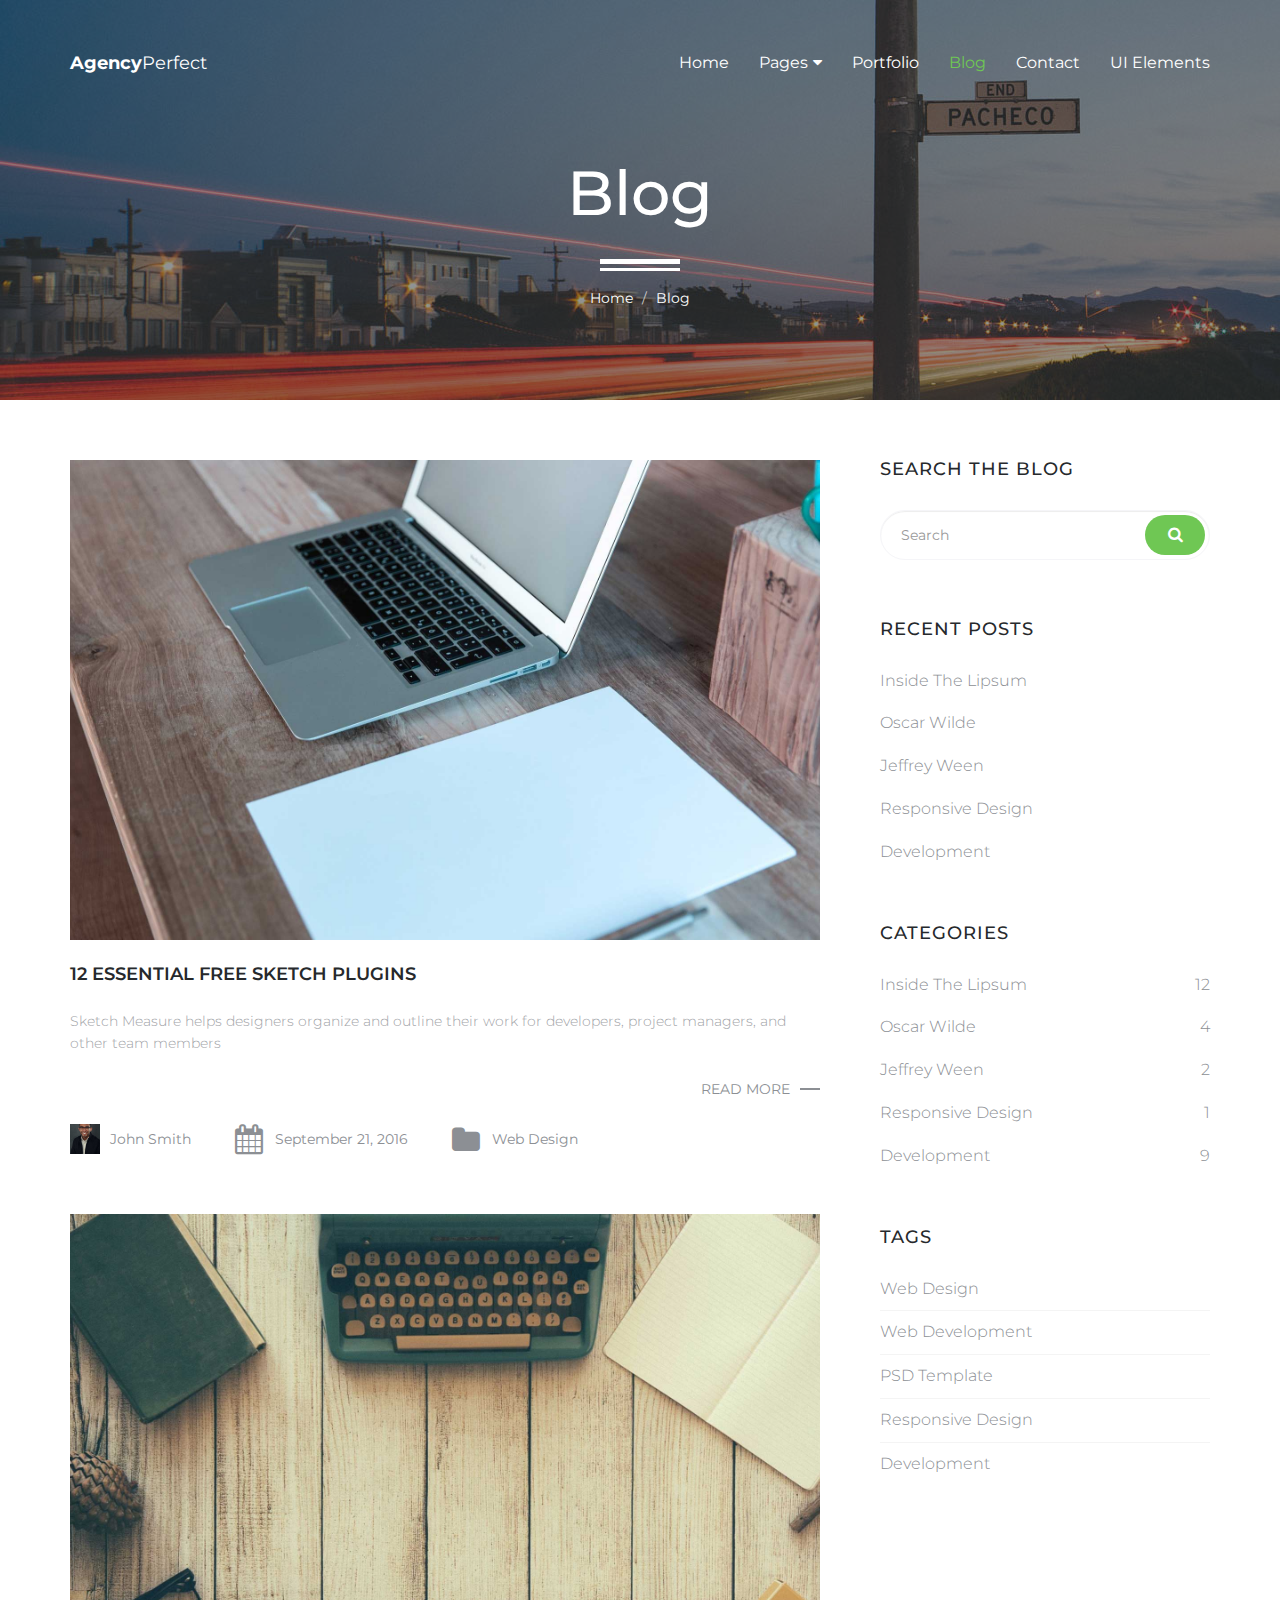
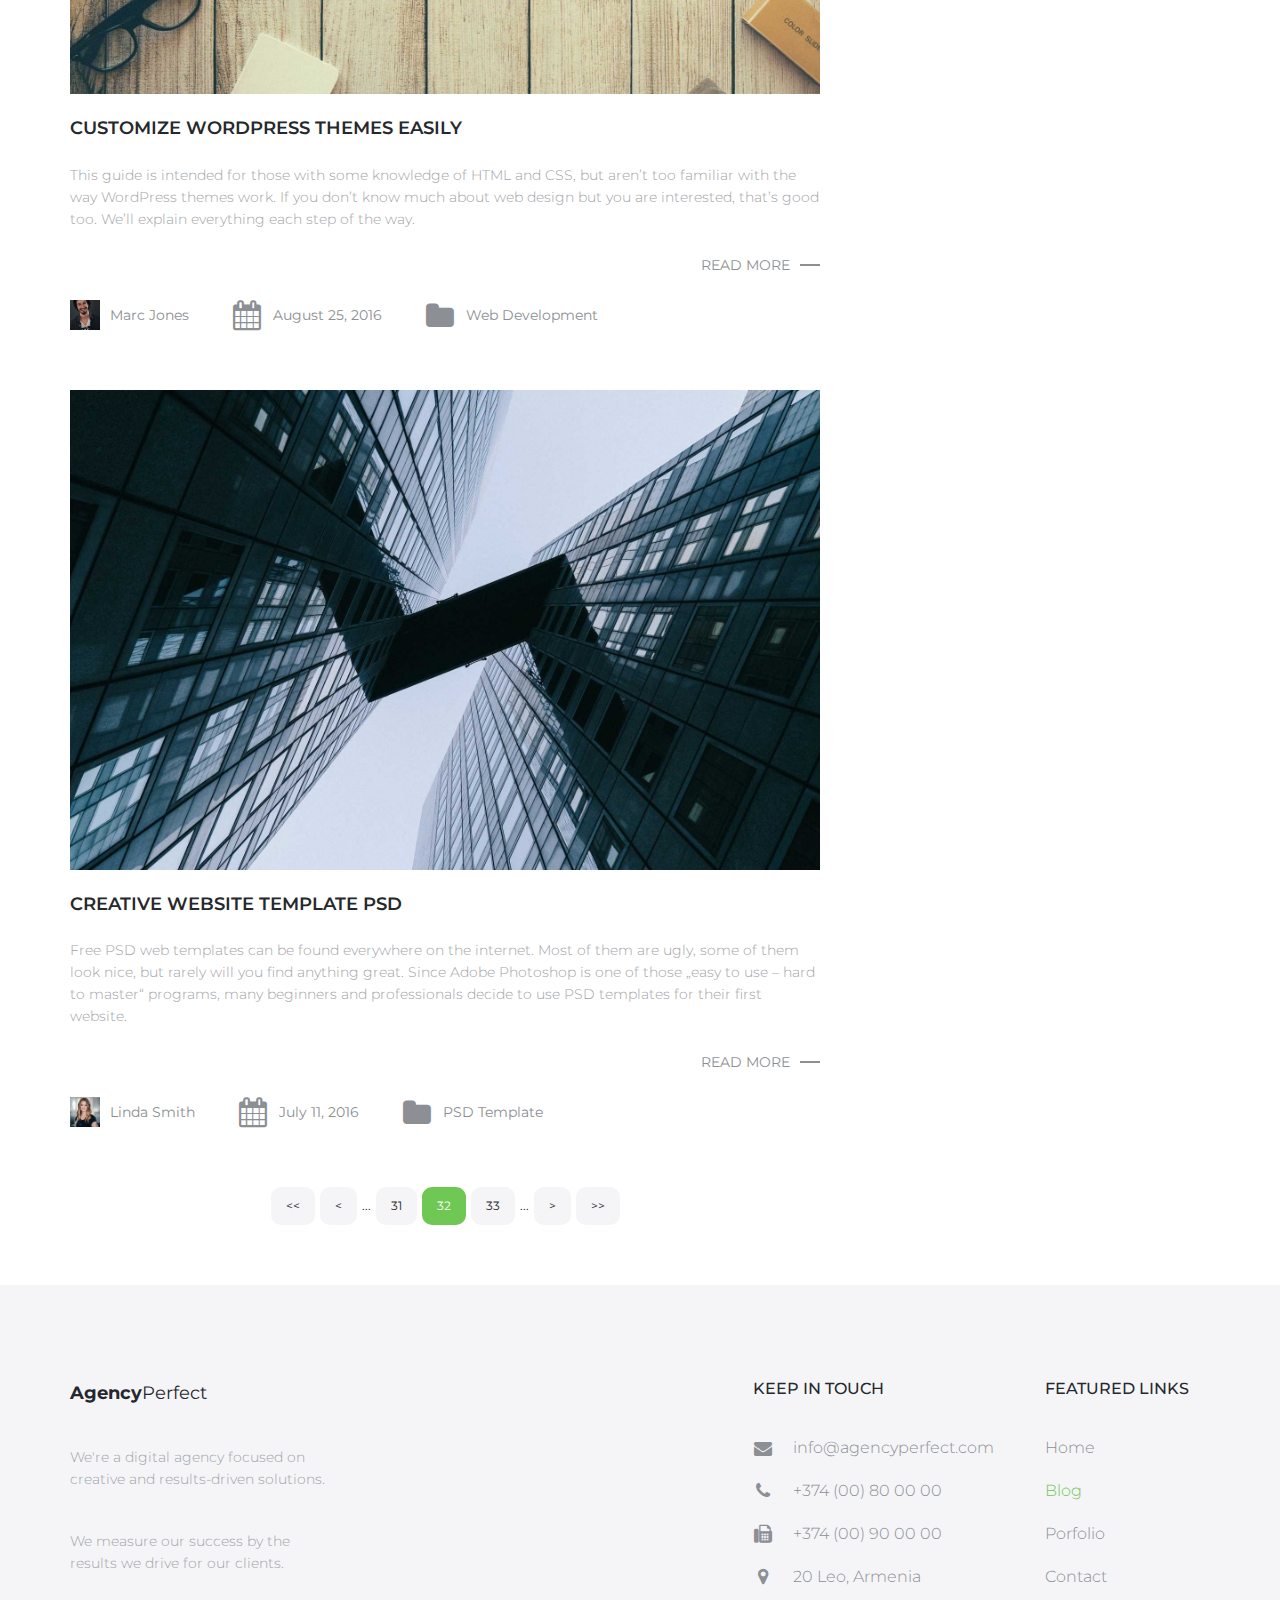
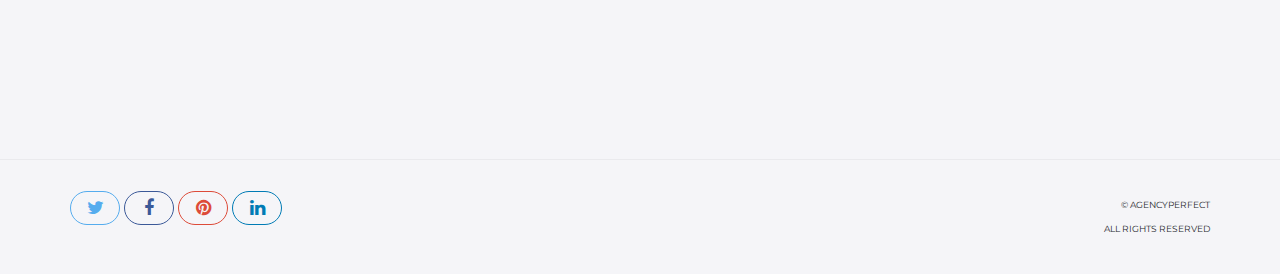
==== blog.html @ e399afc2 "added template from https://www.free-css.com/free-css-templates/page274/agency-perfect" ====
<!DOCTYPE html>
<html lang="en">
<head>

    <!-- Basic Page Needs
    ================================================== -->
    <meta http-equiv="Content-Type" content="text/html; charset=utf-8">
    <meta http-equiv="X-UA-Compatible" content="IE=edge">

    <title>Blog | Agency Perfect</title>

    <meta name="description" content="">
    <meta name="author" content="">
    <meta name="keywords" content="">

    <!-- Mobile Specific Metas
    ================================================== -->
    <meta name="viewport" content="width=device-width, minimum-scale=1.0, maximum-scale=1.0">
    <meta name="apple-mobile-web-app-capable" content="yes">

    <!-- Fonts -->
    <link href="https://fonts.googleapis.com/css?family=Montserrat:300,300i,400,600,700" rel="stylesheet">
    <link rel="stylesheet" href="http://cdnjs.cloudflare.com/ajax/libs/font-awesome/4.4.0/css/font-awesome.min.css">

    <!-- Favicon
    ================================================== -->
    <link rel="apple-touch-icon" sizes="180x180" href="assets/img/apple-touch-icon.png">
    <link rel="icon" type="image/png" sizes="16x16" href="assets/img/favicon.png">

    <!-- Stylesheets
    ================================================== -->
    <!-- Bootstrap core CSS -->
    <link href="assets/css/bootstrap.min.css" rel="stylesheet">

    <!-- Custom styles for this template -->
    <link href="assets/css/style.css" rel="stylesheet">
    <link href="assets/css/responsive.css" rel="stylesheet">

    <!-- HTML5 shim and Respond.js IE8 support of HTML5 elements and media queries -->
    <!--[if lt IE 9]>
    <script src="https://oss.maxcdn.com/libs/html5shiv/3.7.0/html5shiv.js"></script>
    <script src="https://oss.maxcdn.com/libs/respond.js/1.4.2/respond.min.js"></script>
    <![endif]-->

</head>
<body>

    <header id="masthead" class="site-header site-header-white">
        <nav id="primary-navigation" class="site-navigation">
            <div class="container">

                <div class="navbar-header">
                   
                    <a href="index.html" class="site-title"><span>Agency</span>Perfect</a>

                </div><!-- /.navbar-header -->

                <div class="collapse navbar-collapse" id="agency-navbar-collapse">

                    <ul class="nav navbar-nav navbar-right">

                        <li><a href="index.html">Home</a></li>
                        <li class="dropdown"><a href="#" class="dropdown-toggle" data-toggle="dropdown">Pages<i class="fa fa-caret-down hidden-xs" aria-hidden="true"></i></a>

                            <ul class="dropdown-menu" role="menu" aria-labelledby="menu1">
                              <li><a href="portfolio.html">Portfolio</a></li>
                              <li><a href="blog.html">Blog</a></li>
                            </ul>

                        </li>
                        <li><a href="portfolio.html">Portfolio</a></li>
                        <li class="active"><a href="blog.html">Blog</a></li>
                        <li><a href="contact.html">Contact</a></li>
                        <li><a href="ui-elements.html">UI Elements</a></li>
                    
                    </ul>

                </div>

            </div>   
        </nav><!-- /.site-navigation -->
    </header><!-- /#mastheaed -->

    <div id="hero" class="hero overlay subpage-hero blog-hero">
        <div class="hero-content">
            <div class="hero-text">
                <h1>Blog</h1>
                <ol class="breadcrumb">
                  <li class="breadcrumb-item"><a href="#">Home</a></li>
                  <li class="breadcrumb-item active">Blog</li>
                </ol>
            </div><!-- /.hero-text -->
        </div><!-- /.hero-content -->
    </div><!-- /.hero -->

    <main id="main" class="site-main">

        <section class="site-section subpage-site-section section-blog">
            <div class="container">
                <div class="row">
                    <div class="col-md-8">
                        <article class="blog-post">
                            <a href="blog-post.html">
                                <img src="assets/img/portfolio-1.jpg" class="img-res" alt="">
                            </a>
                            <div class="post-content">
                                <h3 class="post-title"><a href="blog-post.html">12 Essential Free Sketch Plugins</a></h3>
                                <p>Sketch Measure helps designers organize and outline their work for developers, project managers, and other team members</p>
                                <div class="text-right">
                                    <a class="read-more" href="blog-post.html">Read more</a>
                                </div>
                                <div class="post-meta">
                                    <span class="post-author">
                                        <a href="#"><img class="img-res" src="assets/img/author.jpg" alt="">John Smith</a>
                                    </span>
                                    <span class="post-date">
                                        <a href=""><i class="fa fa-calendar" aria-hidden="true"></i>September 21, 2016</a>
                                        </span>
                                    <span class="post-category">
                                        <a href=""><i class="fa fa-folder" aria-hidden="true"></i>Web Design</a>
                                    </span>
                                </div><!-- /.post-meta -->
                            </div><!-- /.post-content -->
                        </article><!-- /.blog-post -->
                        <article class="blog-post">
                            <a href="blog-post.html">
                                <img src="assets/img/portfolio-2.jpg" class="img-res" alt="">
                            </a>
                            <div class="post-content">
                                <h3 class="post-title"><a href="blog-post.html">Customize WordPress Themes Easily</a></h3>
                                <p>This guide is intended for those with some knowledge of HTML and CSS, but aren’t too familiar with the way WordPress themes work. If you don’t know much about web design but you are interested, that’s good too. We’ll explain everything each step of the way.</p>
                                <div class="text-right">
                                    <a class="read-more" href="blog-post.html">Read more</a>
                                </div>
                                <div class="post-meta">
                                    <span class="post-author">
                                        <a href="#"><img class="img-res" src="assets/img/author-3.jpg" alt="">Marc Jones</a>
                                    </span>
                                    <span class="post-date">
                                        <a href=""><i class="fa fa-calendar" aria-hidden="true"></i>August 25, 2016</a>
                                        </span>
                                    <span class="post-category">
                                        <a href=""><i class="fa fa-folder" aria-hidden="true"></i>Web Development</a>
                                    </span>
                                </div><!-- /.post-meta -->
                            </div><!-- /.post-content -->
                        </article><!-- /.blog-post -->
                        <article class="blog-post">
                            <a href="blog-post.html">
                                <img src="assets/img/portfolio-3.jpg" class="img-res" alt="">
                            </a>
                            <div class="post-content">
                                <h3 class="post-title"><a href="blog-post.html">Creative Website Template PSD</a></h3>
                                <p>Free PSD web templates can be found everywhere on the internet. Most of them are ugly, some of them look nice, but rarely will you find anything great. Since Adobe Photoshop is one of those „easy to use – hard to master“ programs, many beginners and professionals decide to use PSD templates for their first website.</p>
                                <div class="text-right">
                                    <a class="read-more" href="blog-post.html">Read more</a>
                                </div>
                                <div class="post-meta">
                                    <span class="post-author">
                                        <a href="#"><img class="img-res" src="assets/img/author-2.jpg" alt="">Linda Smith</a>
                                    </span>
                                    <span class="post-date">
                                        <a href=""><i class="fa fa-calendar" aria-hidden="true"></i>July 11, 2016</a>
                                        </span>
                                    <span class="post-category">
                                        <a href=""><i class="fa fa-folder" aria-hidden="true"></i>PSD Template</a>
                                    </span>
                                </div><!-- /.post-meta -->
                            </div><!-- /.post-content -->
                        </article><!-- /.blog-post -->

                        <div class="ui-pagination mt-50">
                            <div class="row">
                                <div class="col-md-12 text-center">
                                    <ul class="pagination">
                                        <li><a href="#">&lt;&lt;</a></li>
                                        <li><a href="#">&lt;</a></li>
                                        <li class="more"><a href="#">...</a></li>
                                        <li><a href="#">31</a></li>
                                        <li class="active"><a href="#">32</a></li>
                                        <li><a href="#">33</a></li>
                                        <li class="more"><a href="#">...</a></li>
                                        <li><a href="#">&gt;</a></li>
                                        <li><a href="#">&gt;&gt;</a></li>
                                    </ul><!-- /.pagination -->               
                                </div>
                            </div>
                        </div><!-- /.ui-pagination -->
                    </div>
                    <aside class="col-md-4">
                        <div class="sidebar">
                            <div class="widget search-form">
                                <h4 class="widget-title">Search the blog</h4>
                                <form class="form-group">
                                    <input type="text" class="form-control" placeholder="Search" required>
                                    <button class="btn btn-green" type="button"><i class="fa fa-search" aria-hidden="true"></i></button>
                                </form>
                            </div><!-- /.search-form -->
                            <div class="widget widget-recent-posts">
                                <h4 class="widget-title">Recent posts</h4>
                                <ul class="list-unstyled">
                                    <li><a href="#">Inside The Lipsum</a></li>
                                    <li><a href="#">Oscar Wilde</a></li>
                                    <li><a href="#">Jeffrey Ween</a></li>
                                    <li><a href="#">Responsive Design</a></li>
                                    <li><a href="#">Development</a></li>
                                </ul>
                            </div><!-- /.widget-recent-posts -->
                            <div class="widget widget-categories">
                                <h4 class="widget-title">Categories</h4>
                                <ul class="list-unstyled">
                                    <li><a href="#">Inside The Lipsum <span>12</span></a></li>
                                    <li><a href="#">Oscar Wilde<span>4</span></a></li>
                                    <li><a href="#">Jeffrey Ween<span>2</span></a></li>
                                    <li><a href="#">Responsive Design<span>1</span></a></li>
                                    <li><a href="#">Development<span>9</span></a></li>
                                </ul>
                            </div><!-- /.widget-categories -->
                            <div class="widget widget-tags">
                                <h4 class="widget-title">Tags</h4>
                                <ul class="list-unstyled">
                                    <li><a href="#">Web Design</a></li>
                                    <li><a href="#">Web Development</a></li>
                                    <li><a href="#">PSD Template</a></li>
                                    <li><a href="#">Responsive Design</a></li>
                                    <li><a href="#">Development</a></li>
                                </ul>
                            </div><!-- /.widget-tags -->
                        </div><!-- /.sidebar -->
                    </aside>
                </div>
            </div>
        </section><!-- /.section-portfolio -->

    </main><!-- /#main -->

    <footer id="colophon" class="site-footer">
        <div class="container">
            <div class="row">
                <div class="col-md-3 col-sm-4 col-xs-6">
                    <a class="site-title"><span>Agency</span>Perfect</a>
                    <p>We're a digital agency focused on creative and results-driven solutions.</p>
                    <p>We measure our success by the results we drive for our clients.</p>
                </div>
                <div class="col-lg-offset-4 col-md-3 col-sm-4 col-md-offset-2 col-sm-offset-0 col-xs-6 ">
                    <h3>Keep in touch</h3>
                    <ul class="list-unstyled contact-links">
                        <li><i class="fa fa-envelope" aria-hidden="true"></i><a href="mailto:info@agencyperfect.com">info@agencyperfect.com</a></li>
                        <li><i class="fa fa-phone" aria-hidden="true"></i><a href="tel:+37400800000">+374 (00) 80 00 00 </a></li>
                        <li><i class="fa fa-fax" aria-hidden="true"></i><a href="+37400900000">+374 (00) 90 00 00</a></li>
                        <li><i class="fa fa-map-marker" aria-hidden="true"></i><p>20 Leo, Armenia</p></li>
                    </ul>
                </div>
                <div class="clearfix visible-xs"></div>
                <div class="col-lg-2 col-md-3 col-sm-4 col-xs-6">
                    <h3>Featured links</h3>
                    <ul class="list-unstyled">
                        <li><a href="index.html">Home</a></li>
                        <li class="active"><a href="blog.html">Blog</a></li>
                        <li><a href="portfolio.html">Porfolio</a></li>
                        <li><a href="contact.html">Contact</a></li>
                    </ul>
                </div>
            </div>
        </div>
        <div class="copyright">
            <div class="container">
                <div class="row">
                    <div class="col-xs-8">
                        <div class="social-links">
                            <a class="twitter-bg" href="#"><i class="fa fa-twitter"></i></a>
                            <a class="facebook-bg" href="#"><i class="fa fa-facebook"></i></a>
                            <a class="pinterest" href="#"><i class="fa fa-pinterest"></i></a>
                            <a class="linkedin-bg" href="#"><i class="fa fa-linkedin"></i></a>
                        </div><!-- /.social-links -->
                    </div>
                    <div class="col-xs-4">
                        <div class="text-right">
                            <p>&copy; AgencyPerfect</p>
                            <p>All Rights Reserved</p>
                        </div>
                    </div>
                </div>
            </div>
        </div><!-- /.copyright -->
    </footer><!-- /#footer -->



    <!-- Bootstrap core JavaScript
    ================================================== -->
    <!-- Placed at the end of the document so the pages load faster -->
    <script src="https://ajax.googleapis.com/ajax/libs/jquery/3.1.1/jquery.min.js"></script>
    <script src="assets/js/bootstrap.min.js"></script>
    <script src="assets/js/bootstrap-select.min.js"></script>
    <script src="assets/js/jquery.slicknav.min.js"></script>
    <script src="assets/js/jquery.countTo.min.js"></script>
    <script src="assets/js/jquery.shuffle.min.js"></script>
    <script src="assets/js/script.js"></script>
  
</body>
</html>
---- assets/css/style.css ----
/*
 * Theme Name: 
 * Theme URI: 
 * Author: Milan Savov, Nikola Kostov
 * Author URI/Mail: milan.savov@gmail.com, nikolakostov1991@gmail.com
 * Version: 1.0
 * */

 /* TABLE OF CONTENT 
*
* - CUSTOM RESETS
    - Buttons
    - Forms
* - LAYOUT
* - HEADER 
    - Site Logo
    - Navigation
* - HERO (BANNER)
* - HOMEPAGE SECTIONS
    - Features 
    - Services
    - Map Feature 
    - Portfolio
    - Newsletter 
* - FOOTER
* - PAGES
    - PORTFOLIO
    - PORTFOLIO ITEM
    - BLOG
    - BLOG POST
    - CONTACT
*
*/


/* CUSTOM RESETS
================================================== */
a {
    transition: all 0.25s ease-in-out;
    -moz-transition: all 0.25s ease-in-out;
    -webkit-transition: all 0.25s ease-in-out;
    -o-transition: all 0.25s ease-in-out;
    -ms-transition: all 0.25s ease-in-out;
    cursor: pointer;
    color: #9fa3a7;
}

a:focus,
a:hover {
    color: #6fc754;
    outline: 0 none;
    text-decoration: none;
}

p {
    margin-bottom: 0;
    font-size: 14px;
    font-weight: 300;
    color: #9fa3a7;
    line-height: 22px;
}

h1 {
    font-size: 62px;
}

h2 {
    font-size: 42px;
}

h1,h2,h3,h4,h5 {
    color: #26292c;
}

p + p {
    margin-top: 40px;
}

/* Buttons */
.btn {
    line-height: 50px;
    min-width: 200px;
    font-size: 16px;
    font-weight: 300;
    border: 0;
    border-radius: 50px;
    color: #26272d;
    background-color: #fff;
    padding: 0;
    transition: color 0.25s ease-in-out, background-color 0.25s ease-in-out;
    -moz-transition: color 0.25s ease-in-out, background-color 0.25s ease-in-out;
    -webkit-transition: color 0.25s ease-in-out, background-color 0.25s ease-in-out;
    -o-transition: color 0.25s ease-in-out, background-color 0.25s ease-in-out;
    -ms-transition: color 0.25s ease-in-out, background-color 0.25s ease-in-out;
}

.btn-border {
    border: 1px solid #26272d;
}

.btn-fill {
    background-color: #267df4;
    color: #fff;
}

.btn-gray {
    background-color: #f5f5f8;
    color: #26272d;
}

.btn-green {
    background-color: #6fc754;
    color: #fff;  
}

.btn:hover,
button.btn:hover,
.btn:focus,
button.btn:focus {
    background-color: #26272d;
    color: #fff;
}

.btn-gray:hover,
.btn-gray:focus {
    background-color: #6fc754;
    color: #fff;    
}

/* 
 * Forms 
 */
/* Input fields */
.form-group {
    position: relative;
    margin: 0 auto;
    width: 100%;
}

.form-control {
    border-radius: 25px;
    height: 50px;
    padding: 15px 20px;
    border-color: #f5f5f8;
}

.form-control + .form-control {
    margin-top: 10px;
}

.form-control:focus {
    background-color: #f5f5f8;
    border-color: #f5f5f8;
    box-shadow: none;
    outline: none;
}

.form-group .btn {
    position: absolute;
    top: 5px;
    right: 5px;
    line-height: 40px;
    min-width: 60px;
    font-size: 16px;
    border-radius: 25px;
}

.form-control-comment {
    height: 100px;
    resize: none;
}

.search-form .form-group .form-control {
    padding-right: 80px;
}

/* ELEMENTS
================================================== */
/* Checkbox fields */
input[type=checkbox],
input[type=radio] {
    position: absolute;
    visibility: hidden;
    height: auto;
    margin-top: 0;
}

.checkbox {
    margin: 0;
} 

.checkbox + .checkbox,
.radio-btn + .radio-btn {
    margin-top: 15px;
}

.checkbox [type="checkbox"]:not(:checked) + label,
.checkbox [type="checkbox"]:checked + label {
    position: relative;
    padding-left: 30px;
    cursor: pointer;
}

.checkbox [type="checkbox"]:not(:checked) + label:before,
.checkbox [type="checkbox"]:checked + label:before {
    content: '';
    position: absolute;
    left:0; 
    width: 20px; 
    height: 20px;
    background-color: #fff;
    border: 1px solid #f5f5f8;
    border-radius: 3px;
    box-shadow: none;
    transition: border-color .2s;
    -webkit-transition: border-color .2s;
    -ms-transition: border-color .2s;
    -o-transition: border-color .2s;
    -ms-transition: border-color .2s;
}

.checkbox [type="checkbox"]:not(:checked) + label:after,
.checkbox [type="checkbox"]:checked + label:after {
    content: '\f00c';
    font-family: 'FontAwesome';
    position: absolute;
    top: 50%;
    left: 0;
    text-align: center;
    font-size: 15px;
    height: 20px;
    width: 20px;
    border-radius: 3px;
    color: #fff;
    background-color: #6fc754;
    transform: translateY(-50%);
    -webkit-transform: translateY(-50%);
    -ms-transform: translateY(-50%);
    -o-transform: translateY(-50%);
    -ms-transform: translateY(-50%);
      transition: opacity .2s;
    -webkit-transition: opacity .2s;
    -ms-transition: opacity .2s;
    -o-transition: opacity .2s;
    -ms-transition: opacity .2s;
}

.checkbox [type="checkbox"]:not(:checked) + label:after {
    opacity: 0;
}

.checkbox [type="checkbox"]:checked + label:after {
    opacity: 1;
}

.checkbox [type="checkbox"]:disabled:not(:checked) + label:before,
.checkbox [type="checkbox"]:disabled:checked + label:before {
    box-shadow: none;
    border-color: #bbb;
    background-color: #ddd;
}

.checkbox [type="checkbox"]:disabled:checked + label:after {
    color: #999;
}
.checkbox [type="checkbox"]:disabled + label {
    color: #aaa;
}

.checkbox [type="checkbox"]:checked:focus + label:before,
.checkbox [type="checkbox"]:not(:checked):focus + label:before {
    border: 1px dotted #6fc754;
}

.checkbox [type="checkbox"]:not(:checked) + label:hover:before,
.checkbox [type="checkbox"]:checked + label:hover:before {
    border: 1px solid #6fc754;
}

/* Radiobutton fields */
.radio-btn label {
    font-weight: 400;
}

.radio-btn [type="radio"]:not(:checked) + label,
.radio-btn [type="radio"]:checked + label {
    position: relative;
    padding-left: 30px;
    cursor: pointer;
    margin-bottom: 0;
}

.radio-btn [type="radio"]:not(:checked) + label:before,
.radio-btn [type="radio"]:checked + label:before {
    content: '';
    position: absolute;
    left:0; 
    top: 50%;
    width: 20px;
    height: 20px;
    background-color: #fff;
    border: 1px solid #f5f5f8;
    border-radius: 50px;
    box-shadow: none;
    transform: translateY(-50%);
    -webkit-transform: translateY(-50%);
    -ms-transform: translateY(-50%);
    -o-transform: translateY(-50%);
    -ms-transform: translateY(-50%);
    transition: border-color .2s;
    -webkit-transition: border-color .2s;
    -ms-transition: border-color .2s;
    -o-transition: border-color .2s;
    -ms-transition: border-color .2s;
}

.radio-btn [type="radio"]:not(:checked) + label:after,
.radio-btn [type="radio"]:checked + label:after {
    content: '';
    position: absolute;
    width: 12px;
    height: 12px;
    top: 50%;
    left: 4px;
    background-color: #6fc754;
    border-radius: 50px;
    transform: translateY(-50%);
    -webkit-transform: translateY(-50%);
    -ms-transform: translateY(-50%);
    -o-transform: translateY(-50%);
    -ms-transform: translateY(-50%);
    transition: opacity .2s;
    -webkit-transition: opacity .2s;
    -ms-transition: opacity .2s;
    -o-transition: opacity .2s;
    -ms-transition: opacity .2s;
}

.radio-btn [type="radio"]:not(:checked) + label:after {
    opacity: 0;
}
.radio-btn [type="radio"]:checked + label:after {
    opacity: 1;
}

.radio-btn [type="radio"]:disabled:not(:checked) + label:before,
.radio-btn [type="radio"]:disabled:checked + label:before {
    box-shadow: none;
    border-color: #bbb;
    background-color: #ddd;
}

.radio-btn [type="radio"]:disabled:checked + label:after {
    color: #999;
}

.radio-btn [type="radio"]:disabled + label {
    color: #aaa;
}

.radio-btn [type="radio"]:checked:focus + label:before,
.radio-btn [type="radio"]:not(:checked):focus + label:before {
    border: 1px dotted #6fc754;
}

.radio-btn [type="radio"]:checked + label:hover:before,
.radio-btn [type="radio"]:not(:checked) + label:hover:before {
    border: 1px solid #6fc754;
}

/* Selectpicker */
select {
    position: absolute !important;
    bottom: 0;
    left: 50%;
    display: block !important;
    width: .5px !important;
    height: 100% !important;
    padding: 0 !important;
    opacity: 0 !important;
    border: none;
}

.bootstrap-select .btn {
    border: 1px solid #26272d;
    border-radius: 10px;
}

.bootstrap-select span.pull-left {
    padding-left: 10px;
}

.bootstrap-select.btn-group .dropdown-menu.inner {
    position: static; *
    float: none;
    border: 0;
    padding: 0;
    margin: 0;
    border-radius: 0;
    -webkit-box-shadow: none;
    box-shadow: none;
}

.bootstrap-select.open .dropdown-menu {
    display: block;
    border: 1px solid #26272d; 
    border-radius: 10px;
}

.bootstrap-select.btn-group .dropdown-menu {
    padding: 5px 0;
    min-width: 100%;
    overflow: hidden;
    -webkit-box-sizing: border-box;
    -moz-box-sizing: border-box;
    box-sizing: border-box;
    z-index: 9999;
}

.bootstrap-select .dropdown-menu {
    display: none;
    visibility: visible;
    opacity: 1;
    padding: 0;
}

.bootstrap-select .bs-caret {
    float: right;
    padding-right: 10px;
}

.bootstrap-select .bs-caret .caret {
    border-top: 6px dashed;
    border-top: 6px solid\9;
    border-right: 6px solid transparent;
    border-left: 6px solid transparent;   
}

.bootstrap-select .selected {
    color: #6fc754;
}

.bootstrap-select .check-mark {
    display: none;
}

/*  Tabs  */
.tab-style {
    border-bottom: none;
}

.tab-style + .tab-content {
    padding: 15px;
    border: 1px solid #26272d;
    border-bottom-left-radius: 10px;
    border-bottom-right-radius: 10px;
    border-top-right-radius: 10px;
}

.nav-tabs.tab-style > li.active > a,
.nav-tabs.tab-style > li > a:hover {
    border: 1px solid #6fc754;
    background-color: #6fc754;
    color: #fff;
}

.nav-tabs.tab-style > li > a {
    position: relative;
    color: #26272d;
    margin-right: 0;
    border: 1px solid #26272d;
    border-top-left-radius: 10px;
    border-top-right-radius: 10px;
}

.nav-tabs.tab-style > li + li {
    margin-left: 10px;
}

/* Accordion */
.accordion.panel-group {
    margin-bottom: 0;
}

.accordion.panel-group .panel + .panel {
    margin-top: 0;
}

.accordion .panel {
    border: 0;
    box-shadow: none;
    border: 1px solid #26272d;
    border-bottom: 0;
    border-radius: 0;
}

.accordion .panel:first-child,
.accordion .panel:first-child .panel-heading a {
    border-top-right-radius:10px;
    border-top-left-radius:10px;
}

.accordion .panel:last-child {
    border-bottom-right-radius:10px;
    border-bottom-left-radius:10px;
    border-bottom: 1px solid #26272d;
}

.accordion .panel:last-child .panel-heading a.collapsed {
    border-bottom-right-radius:10px;
    border-bottom-left-radius:10px;
}

.accordion .collapsed {
    height: auto;
}

.accordion .panel-heading {
    background-color: transparent;
    padding: 0;
}

.accordion .panel-heading a {
    display: inline-block;
    position: relative;
    width: 100%;
    padding: 10px 40px 10px 15px;
}

.accordion .panel-heading a.collapsed {
    background-color: transparent;
    color: #26272d;
}

.accordion .panel-heading a.collapsed:hover,
.accordion.accordion-gray .panel-heading a.collapsed:hover,
.accordion .panel-heading a {
    background-color: #6fc754;   
    color: #fff; 
}

.accordion .panel-heading a.collapsed::after {
    content: "\f107";
}

.accordion .panel-heading a::after {
    font-family: "FontAwesome";
    content: "\f106";
    position: absolute;
    top: 50%;
    right: 15px;
    transform: translateY(-50%);
    -moz-transform: translateY(-50%);
    -o-transform: translateY(-50%);
    -ms-transform: translateY(-50%);
    -webkit-transform: translateY(-50%);
}

.panel-group .panel-heading+.panel-collapse>.list-group, 
.panel-group .panel-heading+.panel-collapse>.panel-body {
    border: none;
}

/* Pagination */
.pagination {
  margin: 0;
  vertical-align: middle;
}

.pagination > li > a {
  border: none;
  color: #292a2c;
  background-color: #f5f5f8;
  padding: 10px 15px;
  border-radius: 10px;
  font-size: 12px;
}

.pagination > li + li > a {
  margin-left: 5px;
}

.pagination > li.active > a,
.pagination > li > a:hover,
.pagination > li.active > a:hover {
  background-color: #6fc754;
  color: #fff;
}

.pagination > li:first-child > a {
  border-top-left-radius: 10px;
  border-bottom-left-radius: 10px;
}

.pagination > li:last-child > a {
  border-top-right-radius: 10px;
  border-bottom-right-radius: 10px;
}

.pagination > li.more > a {
  margin-left: 0;
  padding: 10px 5px;
  pointer-events: none;
  background-color: transparent;
}

.pagination > li.more + li > a {
  margin-left: 0;
}

/* LAYOUT
================================================== */
html, body {
    width: 100%;
    height: 100%;
    margin: 0;
    padding: 0;
    font-family: 'Montserrat', sans-serif;
    color: #26272d;
}

.img-res {
    display: block;
    width: 100vw;
    height: 100vh;
    max-width: 100%;
    max-height: 100%;
    object-fit: cover;
}

/* Background colors */
.gray-bg {
  background-color: #f5f5f8;
}

/* Margin and padding resets */
.mb-10 {margin-bottom: 10px;}
.mt-20 {margin-top: 20px;}
.mt-50 {margin-top: 50px;}

/* HEADER
================================================== */
.site-header {
    position: absolute;
    padding: 50px 0 0;
    background-color: transparent;
    width: 100%;
    z-index: 3;
}

/* Site-logo */
.site-title {
    font-size: 18px;
    line-height: 26px;
    color: #26272d;
}

.site-title:hover {
    color: #26272d;   
}

.site-title span {
    font-weight: 700;
}

.site-title a:hover {
    color: #fff;
}

/* Navigation */
.navbar-collapse {
    text-align: center;
}

.navbar-nav {
    float: none;
    display: inline-block;
}

.navbar-nav > li > a, 
.slicknav_nav > li > a {
    padding: 0;
    font-size: 16px;
    position: relative;
    color: #26272d;
    line-height: 26px;
}

.site-header-white .navbar-nav > li > a,
.site-header-white .site-title {
    color: #fff;
}

.navbar-nav > li > a i {
    margin-left: 5px;
}

.navbar-nav > li + li {
    margin-left: 30px;
}

.nav .open > a, 
.nav .open > a:focus, 
.nav .open > a:hover,
.navbar-nav > li > a:hover,
.navbar-nav > li > a:focus,
.navbar-nav > li.active > a,
.navbar-collapse li a:hover,
.dropdown.open > a, 
.site-header-white .dropdown.open > a,
.dropdown-menu a:hover, 
.dropdown:hover > a, 
.dropdown-menu>li>a:focus,
.dropdown-menu li a:hover,
.slicknav_nav > li.active a,
.slicknav_open .slicknav_arrow,
.slicknav_nav > li a:hover {
    background-color: transparent;
    color: #6fc754;
}

.navbar-toggle {
    border-color: #fff;
    margin: 0 15px 0 0;
    position: relative;
    top: -1px;
}

.navbar-toggle:hover,
.navbar-toggle[aria-expanded=true] {
    background-color: #fff;
    border-color: #000;
    cursor: pointer;
}

.navbar-toggle:hover .icon-bar,
.navbar-toggle[aria-expanded=true] .icon-bar {
    background-color: #000;
}

.navbar-toggle  .icon-bar {
    background-color: #fff;
}

.navbar-nav .dropdown-menu {
    display: block;
    opacity: 0;
    visibility: hidden;
    border-radius: 0;
    min-width: 130px;
    border: 0;
    border-top: 5px solid #6fc754;
    top: 140%;
    transition: all 0.4s;
    -moz-transition: all 0.4s;
    -webkit-transition: all 0.4s;
    -o-transition: all 0.4s;
    -ms-transition: all 0.4s;
}

.navbar-nav li a:hover + .dropdown-menu,
.navbar-nav .dropdown-menu:hover {
    opacity: 1;
    visibility: visible;
    top: 100%;
    transition-delay: 0s;
}

.dropdown-menu li a {
    padding: 5px 15px;
    position: relative;
    left: 0;
}

.dropdown-menu li a:hover {
    left: 15px;
}

/* HERO
================================================== */
.hero { 
    background: url(../img/hero.jpg) no-repeat center / cover; 
    height: 100%;
    width: 100%;
    display: table;
    position: relative;
}

.overlay:before {
  content: '';
  background-color: rgba(255,255,255,0.5);
  height: 100%;
  width: 100%;
  position: absolute;
  top: 0;
  left: 0;
  z-index: 0;
}

.hero-content {
    display: table-cell;
    vertical-align: middle;
    padding-top: 75px;
}

.hero-text {
    max-width: 890px;
    width: 100%;
    margin: 0 auto;
    padding: 0 15px;
    text-align: center;
}

.hero-text h1 {
    position: relative;
    margin: 0;
}

.hero-text p {
    position: relative;
    margin: 45px 0 30px;
    font-size: 20px;
    color: #26272d;
}

.hero-text .btn {
    position: relative;
    background-color: transparent;
}

.hero-text .btn:hover {
    background-color: #26272d;
    color: #fff;
}

.hero .breadcrumb {
    padding-top: 60px;
    margin-bottom: 0;
}

.hero .breadcrumb:before {
    content: '';
    display: block;
    position: absolute;
    left: 50%;
    bottom: 45px;
    height: 12px;
    width: 80px;
    border-top: 5px solid #fff;
    border-bottom: 3px solid #fff;
    transform: translateX(-50%);
    -moz-transform: translateX(-50%);
    -webkit-transform: translateX(-50%);
    -o-transform: translateX(-50%);
    -ms-transform: translateX(-50%);
}

.subpage-hero {
    height: 400px;
}

.subpage-hero.overlay:before {
    background-color: rgba(38,39,45,0.5);
}

.subpage-hero .hero-content,
.subpage-hero .hero-content h1,
.subpage-hero a  {
    color: #fff;
}

.subpage-hero a:hover {
    color: #6fc754;
}

.portfolio-hero {
    background: url(../img/portfolio-hero.jpg) no-repeat center / cover;     
}

.blog-hero {
    background: url(../img/blog-hero.jpg) no-repeat center / cover;     
}

.contact-hero {
    background: url(../img/contact-hero.jpg) no-repeat center / cover;     
}

/* SITEMAIN
================================================== */
/* site-section */
.site-section {
   padding: 100px 0 140px;
}

.subheading-text {
    font-size: 20px;
    font-style: italic;
}

.heading-separator {
    position: relative;
    margin: 0;
    padding-bottom: 70px;
}

.heading-separator:after {
    content: "";
    position: absolute;
    bottom: 25px;
    left: 0;
    right: 0;
    height: 2px;
    width: 50px;
    margin: 0 auto;
    background-color: #267df4;
}

/* Section: Features */
.section-features h2 {
    padding-bottom: 40px;
    font-size: 30px;
}

.section-features img {
    position: absolute;
    right: 15px;
    height: 380px;
}

/* Section: Services */
.section-services .subheading-text {
    margin-bottom: 90px;
}

.section-services .col-md-3:nth-child(n+5) .service {
    margin-top: 60px;
}

.service {
    min-height: 250px;
}

.service-title {
    margin: 35px 0 25px;
    font-size: 13px;
    text-transform: uppercase;
}

.service-info {
    font-size: 13px; 
}

/* Section: Map Feature */
.section-map-feature {
    padding-top: 250px;
    background: #071021 url(../img/map.png) no-repeat top center / cover; 
}

.section-map-feature h2 {
    padding-bottom: 30px;
    margin: 0;
}

.section-map-feature h2,
.section-map-feature p {
    color: #fff;
}

.section-map-feature .btn {
    margin: 80px 0 215px;
}

.counter {
    margin-bottom: 30px;
    font-size: 40px;
    font-weight: 300;
    line-height: 1;
}

.counter-item h3 {
    margin: 0;
    font-size: 16px;
    color: #0960d7;
}

/* Section: Portfolio */
.portfolio-item {
    margin-top: 30px;
}

.portfolio-item {
    height: 270px;
    position: relative;
}

.portfolio-item:before {
    content: "";
    position: absolute;
    left: 0;
    top: 0;
    right: 100%;
    bottom: 0;
    background-color: #f5f5f8;
    transition: right 0.25s ease-in-out;
    -moz-transition: right 0.25s ease-in-out;
    -webkit-transition: right 0.25s ease-in-out;
    -o-transition: right 0.25s ease-in-out;
    -ms-transition: right 0.25s ease-in-out;
}

.portfolio-item:hover:before {
    right: 25%;
}

.portfolio-item-title,
.portfolio-item a {
    position: absolute;
    left: 0px;
    margin: 0;
    font-size: 16px;
    opacity: 0;
}

.portfolio-item-title {
    width: 150px; 
    top: 15px;  
    transition: left 0.25s ease-in-out, opacity 0.25s ease-in-out;
    -moz-transition: left 0.25s ease-in-out, opacity 0.25s ease-in-out;
    -webkit-transition: left 0.25s ease-in-out, opacity 0.25s ease-in-out;
    -o-transition: left 0.25s ease-in-out, opacity 0.25s ease-in-out;
    -ms-transition: left 0.25s ease-in-out, opacity 0.25s ease-in-out;
}

.portfolio-item:hover .portfolio-item-title {
    left: 15px;
    opacity: 1;
}

.portfolio-item a {
    bottom: 15px;
    color: #26272d;
    padding: 5px 12px;
    border: 1px solid #26272d;
    border-radius: 50px;
}

.portfolio-item:hover a {
    left: 55%;
    opacity: 1;
}

.portfolio-item a:hover {
    background-color: #26272d;
    color: #fff;
}

.portfolio-item a i {
    width: 16px;
    text-align: center;
}

/* Section: Newsletter */
.section-newsletter h2 {
    padding-bottom: 30px;
    margin: 0;
}

.newsletter-group {
    max-width: 550px;
}

.newsletter-group .form-control {
    padding-right: 125px;
}

.newsletter-group .btn {
    min-width: 120px;
}

/* FOOTER
================================================== */
.site-footer {
    background-color: #f5f5f8;
    padding-top: 95px;
}

.site-footer .site-title {
    display: inline-block;
    margin-bottom: 40px;
}

.site-footer h3 {
    font-size: 16px;
    text-transform: uppercase;
    margin:0 0 40px;
}

.site-footer > .container {
    padding-bottom: 170px;
}

.site-footer .list-unstyled li + li {
    margin-top: 20px;
}

.contact-links li {
    position: relative;
}

.contact-links li i {
    position: absolute;
    top: 50%;
    width: 20px;
    text-align: center;
    font-size: 18px;
    color: #8c8f94;
    transform: translateY(-50%);
    -moz-transform: translateY(-50%);
    -webkit-transform: translateY(-50%);
    -o-transform: translateY(-50%);
    -ms-transform: translateY(-50%);
}

.contact-links li a,
.contact-links li p {
    margin-left: 40px;
}

.list-unstyled {
    margin-bottom: 0;
}

.list-unstyled li a,
.list-unstyled li p {
    font-size: 16px;
    color: #8c8f94;
    font-weight: 300;
}

.list-unstyled li a:hover,
.list-unstyled li.active a {
    color: #6fc754;
}

/* Copyright */
.copyright {
    padding: 30px 0;
    border-top: 1px solid rgba(38, 41, 44, 0.05);
}

.social-links a {
    line-height: 36px;
    padding: 5px 15px;
    font-size: 18px;
    border: 1px solid;
    border-radius: 50px;
}

.social-links a:hover {
    color: #fff;
}

.social-links a i {
    width: 18px;
    text-align: center;
}

a.twitter-bg {
    color: #55acee;
    border-color: #55acee; 
}

a.twitter-bg:hover {
    background-color: #55acee;
}

a.facebook-bg {
  color: #3b5998;
  border-color: #3b5998;
}

a.facebook-bg:hover{
  background-color: #3b5998;
}

a.pinterest {
  color: #dd4b39;
  border-color: #dd4b39;
} 

a.pinterest:hover{
  background-color: #dd4b39;
} 

a.linkedin-bg {
  color: #007bb5;
  border-color: #007bb5;
}

a.linkedin-bg:hover {
  background-color: #007bb5;
}

.copyright .text-right {
    padding: 4px 0;
}

.copyright p {
    font-size: 9px;
    font-weight: 400;
    text-transform: uppercase;
    color: #26272d;
}

.copyright p + p {
    margin-top: 2px;
}

/* PAGES
================================================== */
.subpage-site-section {
    padding: 60px 0;
}

.breadcrumb {
    background-color: transparent;
    position: relative;
}

.breadcrumb .active {
    color: #fff;
}

/* 
 * Portfolio
 */
.portfolio-sorting li:nth-child(-n+3){
    margin-bottom: 5px;
}

.portfolio-sorting li a {
    line-height: 40px;
    min-width: 120px;
    font-size: 16px;
}

.portfolio-sorting li .active {
    background-color: #6fc754;
    color: #fff;  
    box-shadow: none;   
}

#grid {
    margin-top: 25px;
}

#grid .col-md-4 {
    display: none;
}

#loadMore {
    margin-top: 30px;
}

#loadMore.disabled {
    background-color: #eee;
    color: #000;
    opacity: 0.3;
}

/* 
 * Portfolio-item
 */
.project-img {
    height: 480px;
}

.project-img + .project-img  {
    margin-top: 20px;
}

.project-info h5 {
    font-size: 18px;
    text-transform: uppercase;
    margin: 0;
}

.project-description,
.project-date-category {
    margin: 30px 0 0;
}

.project-date-category p + p {
    margin-top: 10px;
}

.project-date-category p span {
    font-size: 14px;
    text-transform: uppercase; 
    color: #26272d;
    font-weight: 400;
}

.project-info .btn {
    margin-top: 25px;
    line-height: 40px;
    min-width: 120px;
}

.project-info .social-links {
    margin-top: 25px;
}

.section-related-projects {
    padding-top: 0;
}

/* 
 * Blog
 */
.blog-post + .blog-post {
    margin-top: 60px;
}

.blog-post img {
    height: 480px;
}

.post-content,
.post-content .text-right,
.post-meta {
    margin-top: 25px;
}

.blog-post .post-title {
    padding: 0;
    margin: 0;
    font-size: 18px;
    font-weight: 600;
    text-transform: uppercase;
}

.post-content p {
    margin: 25px 0 0;
}

.post-content .post-title a {
    color: #26292c;
}

.post-content a {
    color: #8c8f94;   
}

.post-content .read-more {
    position: relative;
    padding-right: 30px;
    text-transform: uppercase;
}

.post-content .read-more:after {
    content: '';
    display: block;
    background-color: #8c8f94;  
    width: 20px;
    height: 2px;
    position: absolute;
    right: 0;
    top: 8px;
    transition: background-color 0.25s ease-in-out;
    -moz-transition: background-color 0.25s ease-in-out;
    -webkit-transition: background-color 0.25s ease-in-out;
    -o-transition: background-color 0.25s ease-in-out;
    -ms-transition: background-color 0.25s ease-in-out;
}

.post-content .read-more:hover:after {
    background-color: #6fc754; 
}

.blog-post a:hover + .post-content .post-title a,
.post-content a:hover {
    color: #6fc754;
}

.post-meta {
    padding: 5px 0;
}

.post-meta span {
    padding: 6px 0;
}

.post-meta span + span {
    margin-left: 40px;
}

.post-meta span a {
    position: relative;
    padding: 6px 0 6px 40px;
}

.post-meta i,
.post-author img {
    position: absolute;
    left: 0;
    top: 0;
}

.post-author img {
    height: 30px;
    width: 30px;
}

.post-meta i {
    font-size: 30px;
}

.post-category i {
    top: 1px;
}

.section-blog .ui-pagination {
    margin-top: 60px;
}

/* 
 * Blog post
 */
/* Post Comments */
.post-comments {
    margin-top: 40px;
}

.post-comments h3,
.respond h3 {
    font-size: 16px;
    margin: 30px 0 15px;
    text-transform: uppercase;
}

.post-comment {
    padding-left: 70px;
    position: relative;
}

.post-comment + .post-comment,
.replied + .post-comment {
    margin-top: 30px;
}

.replied {
    margin: 20px 0 0 70px;
    padding-top: 20px;
    border-top: 1px solid rgba(38,41,44, 0.05)
}

.post-comment img {
    width: 70px;
    height: 70px;
    position: absolute;
    left: 0;
    top: 0;
}

.post-comment-content-details {
    background-color: #f5f5f8;
    padding: 10px 0 10px 20px;
}

.post-comment-content-details p {
    display: inline-block;
    color: #8c8f94;
}

.post-comment-content-details p + p {
    margin: 0 0 0 20px;
}

.post-comment-date i {
    margin-right: 5px;
    line-height: 18px;
}

.comment {
    padding: 15px 0 0 20px;
}

.comment + .comment {
    margin-top: 0px;
}

.comment-reply {
    margin-top: 5px;
}

/* Respond */
.respond .form-control + .btn {
    margin-top: 10px;
}

/* Sidebar */
.sidebar {
    padding-left: 30px;
}

.widget + .widget {
    margin-top: 60px;
}

.widget-title {
    font-size: 18px;
    margin: 0 0 30px;
    text-transform: uppercase;
    letter-spacing: 1px;   
}

.widget .list-unstyled a:hover {
    padding-left: 15px;
}

.widget .list-unstyled li + li {
    margin-top: 20px;
}

.widget-categories li a span {
    float: right;
}

.widget-tags .list-unstyled li + li {
    margin-top: 10px;
    padding-top: 10px;
    border-top: 1px solid rgba(38,41,44,0.05)
}

/* 
 * Contact
 */
/* Section: Contact-us */
.section-contact-us h2 {
    font-size: 18px;
    text-transform: uppercase;
    padding-bottom: 50px;
    letter-spacing: 1px;
}

.section-contact-us .form-group label,
.contact-info h3 {
    margin: 0 0 10px 20px;
    color: #26292c;
    font-size: 16px;
    font-weight: 300; 
}

.section-contact-us textarea {
    height: 130px;
}

.section-contact-us .btn {
    margin-top: 35px;
}

.contact-info {
    padding-left: 30px;
}

.contact-info h3 {
    margin-left: 0;
    color: #8c8f94;
}

.contact-info .list-unstyled li {
    font-size: 14px;
    font-weight: 300;
    color: #8c8f94;
}

.contact-info .list-unstyled + h3,
.contact-info a + h3 {
    margin-top: 30px;
}

.section-contact-us .row + .form-group,
.section-contact-us .form-group + .form-group {
    margin-top: 25px;
}

/* Section: map */
.section-map {
  height: 500px;
  width: 100%
}
---- assets/css/responsive.css ----
/*==========  Non-Mobile First Method  ==========*/

/* Large Devices, Wide Screens */
@media only screen and (max-width : 1199px) {
	/* CUSTOM RESETS */
	h1 {
		font-size: 52px;
	}

	/* HERO */
	.hero-text p {
		font-size: 18px;
		margin: 35px 0 25px;
	}

	/* SITEMAIN */
	/* Section: Map Feature */
	.section-map-feature {
	    padding-top: 200px;
	}

	.section-map-feature .btn {
		margin: 60px 0 165px;
	}
}

/* Medium Devices, Desktops */
@media only screen and (max-width : 991px) {
	/* CUSTOM RESETS */
	h1 {
		font-size: 42px;
	}

	h2 {
		font-size: 36px;
	}

	p + p {
		margin-top: 25px;
	}

	.accordion {
		margin-top: 30px;
	}

	/* Buttons */
	.btn {
		line-height: 40px;
		min-width: 170px;
	}

	/* HEADER */
	.site-header {
		padding-top: 40px;
	}

	/* HERO */
	.hero-content {
		padding-top: 65px;
	}

	.hero-text {
		max-width: 750px;
	}

	.hero-text p {
		font-size: 16px;
		margin: 25px 0 15px;
	}

	/* SITEMAIN */
	/* site-section */
	.site-section {
	   padding: 60px 0 100px;
	} 

	.heading-separator {
		padding-bottom: 50px
	}

	.heading-separator:after {
		bottom: 20px;
	}

	.subheading-text {
	    font-size: 18px;
	}

	/* Section: Features */
	.section-features h2 {
	    font-size: 26px;
	}

	/* Section: Services */
	.section-services .subheading-text {
	    margin-bottom: 60px;
	}

	.section-services .col-md-3:nth-child(n+3) .service {
	    margin-top: 30px;
	}

	.service-title {
		margin: 25px 0 10px;
	}

	/* Section: Map Feature */
	.section-map-feature {
	    padding-top: 150px;
	}

	.section-map-feature h2 {
		padding-bottom: 25px;
	}

	.section-map-feature .btn {
		margin: 45px 0 115px;
	}

	/* Section: Newsletter */
	.section-newsletter h2 {
		padding-bottom: 25px;
	}

	/* FOOTER */
	.site-footer {
		padding-top: 55px;
	}

	.site-footer > .container {
	    padding-bottom: 120px;
	}

	.site-footer h3,
	.site-footer .site-title {
		margin-bottom: 20px;
	}

	.site-footer .list-unstyled li + li {
		margin-top: 15px;
	}

	/* PAGES */
	/* 
	 * Portfolio-item
	 */
	.project-info h5 {
		margin-top: 25px;
	}

	/* 
	 * Blog
	 */
	/* Sidebar */
	.sidebar {
		margin-top: 40px;
		padding-left: 0;
	}
}

/* Small Devices, Tablets */
@media only screen and (max-width : 767px) {
	/* CUSTOM RESETS */
	h1 {
		font-size: 32px;
	}

	h2 {
		font-size: 28px;
	}

	p + p {
		margin-top: 15px;
	}

	/* Buttons */
	.btn {
		min-width: 140px;
		font-size: 14px;
	}
	
	/* Elements */
	/* Tabs */
	.nav-tabs > li {
		float: none;
	}

	.nav-tabs.tab-style > li + li {
		margin-left: 0;
	}

	.tab-style + .tab-content {
		border-top-right-radius: 0;
		border-top:0;
	}

	.nav-tabs.tab-style > li > a {
		margin: 1px 0;
	}

	.nav-tabs.tab-style > li:nth-child(-n+2) > a {
		border-bottom: 0;
	}

	.nav-tabs.tab-style > li:nth-child(n+2) > a {
		border-radius: 0;
	}

	/* Pagination */
	.pagination > li > a {
	    padding: 10px 10px;
	}

	/* HEADER */
	.site-header {
		padding-top: 20px;
	}
	
	.navbar-header .site-title {
		padding-left: 15px;
	}

	/* Navigation */
	.site-navigation {
		position: absolute;
	}

	.main-menu {
		display: none;
	}

	.slicknav_menu,
	.slicknav_item {
		position: relative;
		z-index: 9999;
	}

	.slicknav_btn {
		position: absolute;
		right: 0;
		margin: 0 15px 0 0;
		padding: 5px;
		z-index: 9999;
	}

	.act .slicknav_btn {
		height: 22px;
		position: fixed;
	}

	.slicknav_icon-bar {
		height: 2px;
		width: 22px;
		display: block;
		background-color: #26272d;
		-webkit-transition: all 0.3s;
		-moz-transition: all 0.3s;
		-ms-transition: all 0.3s;
		-o-transition: all 0.3s;
		transition: all 0.3s;
	}

	.slicknav_icon-bar + .slicknav_icon-bar {
		margin-top: 4px;
	}

	.site-header-white .slicknav_icon-bar {
		background-color: #fff;
	}

	.site-header-white  .act .slicknav_icon-bar {
		background-color: #26272d;
	}

	.act .slicknav_icon-bar:first-child, 
	.act .slicknav_icon-bar:last-child  { 
		position: absolute;
		top: 10px;
		height: 3px;
	}

	.act .slicknav_icon-bar:first-child {
		-webkit-transform: rotate(45deg);
		-moz-transform: rotate(45deg);
		-ms-transform: rotate(45deg);
		-o-transform: rotate(45deg);
		transform: rotate(45deg);
	}

	.act .slicknav_icon-bar:last-child  {
		-webkit-transform: rotate(-45deg);
		-moz-transform: rotate(-45deg);
		-ms-transform: rotate(-45deg);
		-o-transform: rotate(-45deg);
		transform: rotate(-45deg);
	}

	.act .slicknav_icon-bar:nth-child(2) {
		opacity: 0;
	}

	.act .slicknav_icon-bar + .slicknav_icon-bar  {
  		margin-top: 0px;
	}

	.slicknav_nav {
		background-color: #f5f5f8;
		padding-left: 0;
		list-style: none;
		position: fixed;
		left: 0;
		top: 0;
		z-index: 100;
		height: 100%;
		width: 100%;
		overflow-y: scroll;
		text-align: center;
	}

	.act .slicknav_nav {
		-webkit-transform: scale(1);
		transform: scale(1);
	}

	.slicknav_nav > li:first-child {
		margin-top: 70px;
	}

	.slicknav_nav > li:last-child {
		margin-bottom: 60px;
	}

	.slicknav_nav > li {
		padding: 5px 0;
		-webkit-transition: all 400ms 510ms;
		transition: all 400ms 510ms;
		opacity: 0;
	}

	.slicknav_nav > li {
		-webkit-transform: translateY(50%);
		      transform: translateY(50%);
	}

	.act .slicknav_nav > li {
		opacity: 1;
		-webkit-transform: translateX(0);
		      transform: translateX(0);
	}

	.slicknav_nav > li a {
		display: inline-block;
		color: #26272d;
		font-size: 14px;
	}

	.slicknav_arrow {
		position: absolute;
		right: -40px;
		bottom: 0;
		padding: 0 8px;
	}

	.slicknav_nav ul.dropdown-menu {
		display: none;
		position: relative;
		visibility: visible;
		opacity: 1;
	}

	.slicknav_nav .dropdown-menu {
		position: static;
		float: none;
		width: auto;
		margin-top: 0;
		background-color: transparent;
		border: 0;
		-webkit-box-shadow: none;
		box-shadow: none;
		transition: none;
		-moz-transition: none;
		-webkit-transition: none;
		-o-transition: none;
		-ms-transition: none;
		-webkit-transition-delay: 0s;
		transition-delay: 0s;
	}

	.slicknav_nav .dropdown-menu li {
		text-align: center;
		padding: 5px 0;
	}

	/* HERO */
	.hero-content {
		padding-top: 45px;
	}

	.hero-text p {
		font-size: 14px;
		margin: 20px 0 10px;
	}

	/* SITEMAIN */
	/* site-section */
	.site-section {
	   padding: 30px 0 60px;
	} 

	.subheading-text {
	    font-size: 16px;
	}

	/* Section: Features */
	.section-features h2 {
	    padding-bottom: 15px;
	    font-size: 22px;
	}

	.section-features img {
		position: relative;
	    height: 180px;
	}

	/* Section: Services */
	.section-services .subheading-text {
	    margin-bottom: 20px;
	}

	.section-services .col-md-3 .service {
	    margin-top: 20px;
	}

	.service-title {
		margin: 15px 0 5px;
	}

	/* Section: Map Feature */
	.section-map-feature {
	    padding-top: 100px;
	}

	.section-map-feature h2 {
		padding-bottom: 25px;
	}

	.section-map-feature .btn {
		margin: 30px 0 65px;
	}

	.counter {
		margin: 15px 0;
		font-size: 32px;
	}

	/* Section: Portfolio */
	.portfolio-item {
	    margin-top: 15px;
	}

	.section-portfolio .col-xs-6:nth-child(odd) {
		padding-right: 7.5px;
	}

	.section-portfolio .col-xs-6:nth-child(even) {
		padding-left: 7.5px;
	}

	.portfolio-item:hover a {
		left: 50%;
	}

	/* Section: Newsletter */
	.section-newsletter h2 {
		padding-bottom: 15px;
	}

	.newsletter-group .btn {
		min-width: 100px;
	}

	/* FOOTER */
	.site-footer {
		padding-top: 25px;
	}

	.site-footer > .container {
	    padding-bottom: 50px;
	}

	.site-footer h3,
	.site-footer .site-title {
		margin-bottom: 15px;
	}

	.site-footer .list-unstyled li + li {
		margin-top: 10px;
	}

	.site-footer > .container .col-xs-6:last-child h3 {
		margin-top: 15px;
	}

	/* Copyright */
	.copyright {
		padding: 15px 0;
	}
	
	/* PAGES */
	/* Portfolio */
	#grid {
		margin-top: 25px;
	}

	/* 
	 * Project item
	 */
	.project-img {
		height: 240px;
	}

	.project-img + .project-img {
		margin-top: 15px;
	}

	.project-info h5,
	.project-info .btn,
	.project-info .social-links {
		margin-top: 15px;
	}

	.project-description,
	.project-date-category {
		margin-top: 20px;
	}

	.project-date-category p + p {
		margin-top: 5px;
	}

	/* 
	 * Blog
	 */
	.blog-post + .blog-post,
	.section-blog .ui-pagination {
    	margin-top: 30px;
	}
	.blog-post img {
		height: 240px;
	}

	.post-content,
	.post-content .text-right,
	.post-meta,
	.post-content p {
	    margin-top: 15px;
	}

	.post-author img {
    	height: 30px;
	}

	.post-meta span {
		font-size: 12px;
	}

	.post-meta i {
	    font-size: 26px;
	}

	.post-meta span a {
		padding-left: 35px;
	}

	.post-meta span + span {
		margin-left: 10px;
	}

	.post-comment {
		padding-left: 50px;
	}

	.post-comment img {
		height: 65px;
		width: 50px;
	}

	.replied {
		margin-left: 50px;
	}

	/* Sidebar */
	.widget + .widget {
		margin-top: 30px;
	}

	.widget-title {
		margin-bottom: 15px;
	}

	.widget .list-unstyled li + li {
		margin-top: 10px;
	}

	.widget-tags .list-unstyled li + li {
		margin-top: 5px;
		padding-top: 5px
	}

	/* 
	 * Contact
	 */
	/* Section: Contact-us */
	.section-contact-us h2 {
		padding-bottom: 30px;
	}

	.contact-info {
		margin-top: 40px;
		padding-left: 0;
	}

	.section-contact-us .row .col-sm-7 .col-sm-6 + .col-sm-6 {
		margin-top: 25px;
	}

	.contact-info .list-unstyled + h3, 
	.contact-info a + h3 {
		margin: 15px 0 10px;
	}
}

/* Extra Small Devices, Phones */ 
@media only screen and (max-width : 479px) {
	/* SITEMAIN */

	.section-services .col-xs-6 {
		width: 100%;
	}

	.section-services .col-xs-6 .service{
		min-height: 100%;
	}

	/* Section: Portfolio */
	.section-portfolio .col-xs-6 {
		width: 100%;
	}

	.section-portfolio .col-xs-6:not(:first-child) .portfolio-item {
	    margin-top: 0;
	}

	.section-portfolio .col-xs-6:nth-child(odd),
	.section-portfolio .col-xs-6:nth-child(even) {
		padding: 0;
	}

	/* FOOTER */
	.site-footer .col-xs-6 {
		width: 100%;
	}

	.site-footer > .container .col-xs-6:nth-child(n+2) h3 {
		margin-top: 25px;
	}

	/* Copyright */
    .copyright .col-xs-8,
    .copyright .col-xs-4 {
    	width: 100%;
    	text-align: center;
    }

    .copyright .text-right {
    	text-align: center;
    	padding: 10px 0 0
    }
	/* PAGES */
    /* Project item */
    .section-related-projects .col-xs-6 {
		width: 100%;
	}

	.section-related-projects .portfolio-item {
	    margin-top: 0;
	}

	.section-related-projects .col-xs-6:nth-child(odd),
	.section-related-projects .col-xs-6:nth-child(even) {
		padding: 0;
	}

	/* Blog */
	.post-meta span {
		display: block;
	}

	.post-meta span + span {
		margin: 10px 0 0;
	}

	.post-comment-content-details p {
		display: block
	}

	.post-comment-content-details p + p {
		margin: 5px 0 0 0;
	}
}

/* Custom, iPhone Retina */ 
@media only screen and (max-width : 320px) {

}
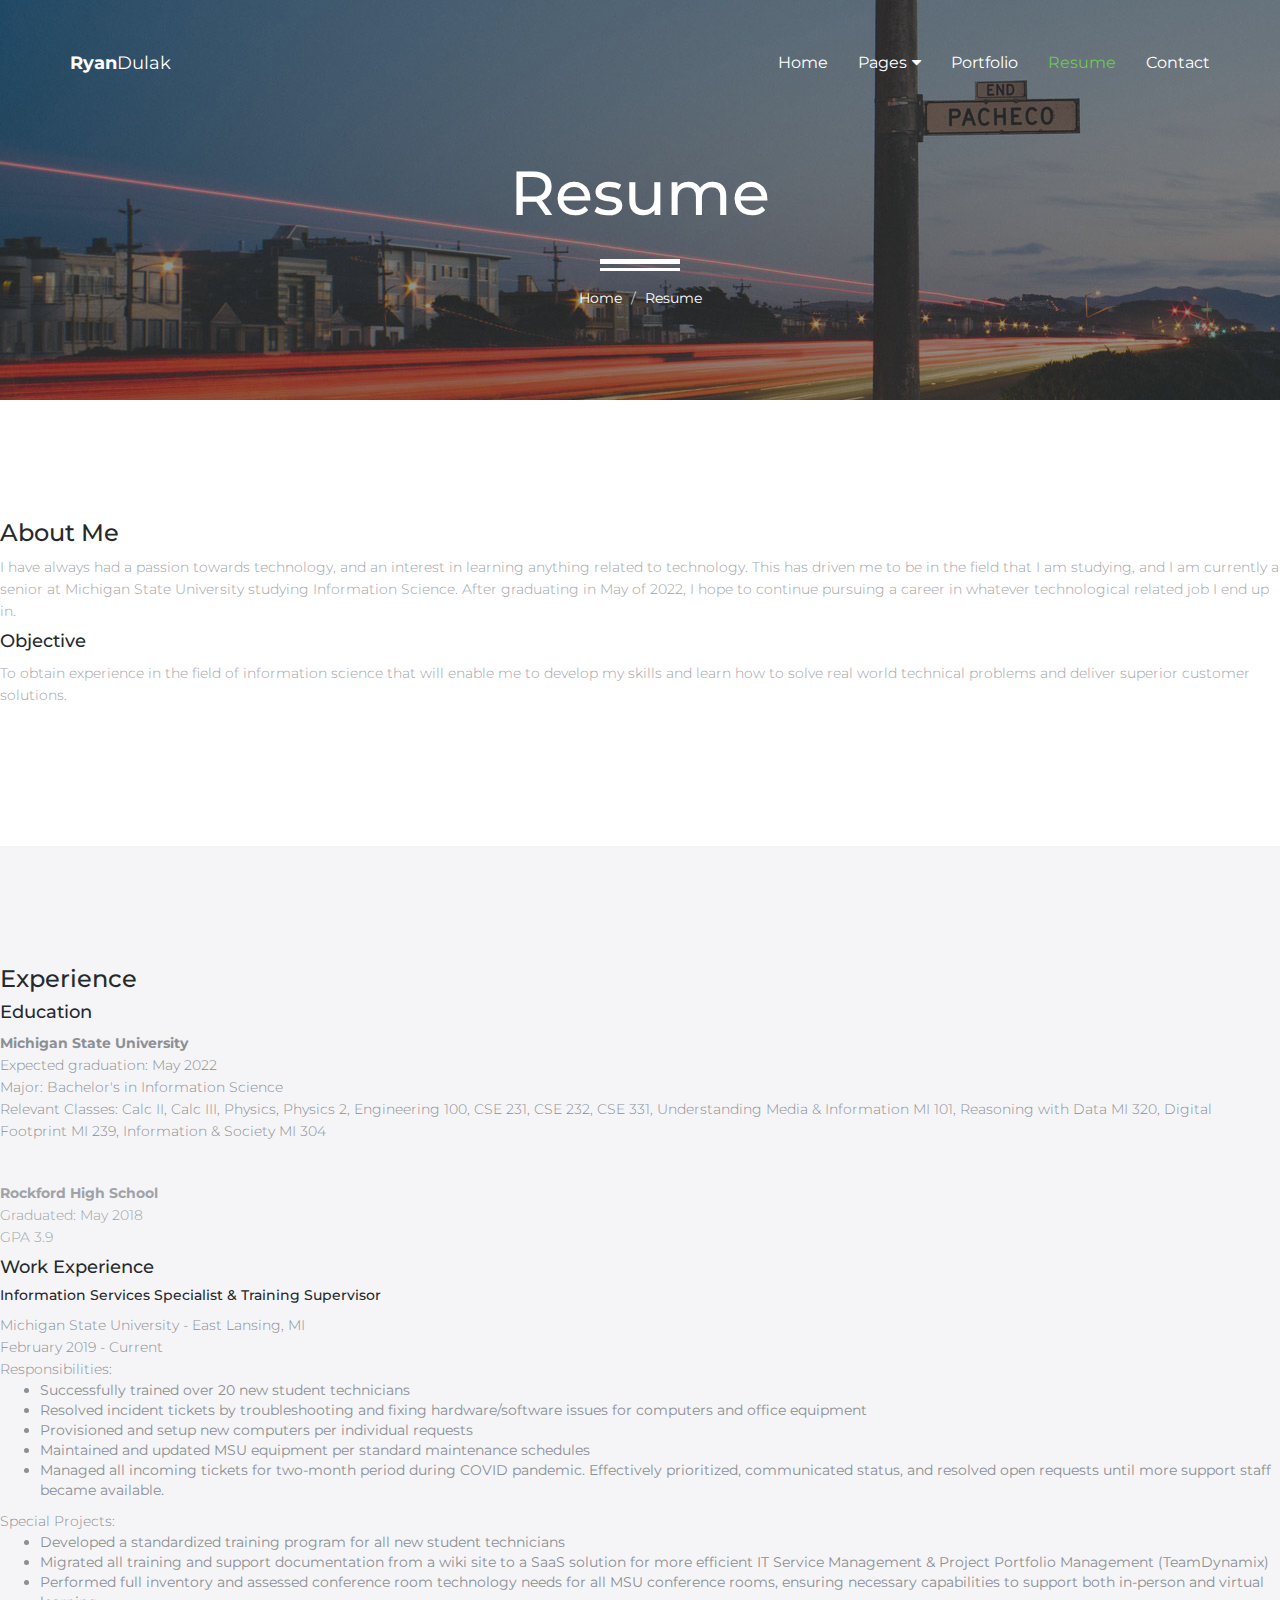
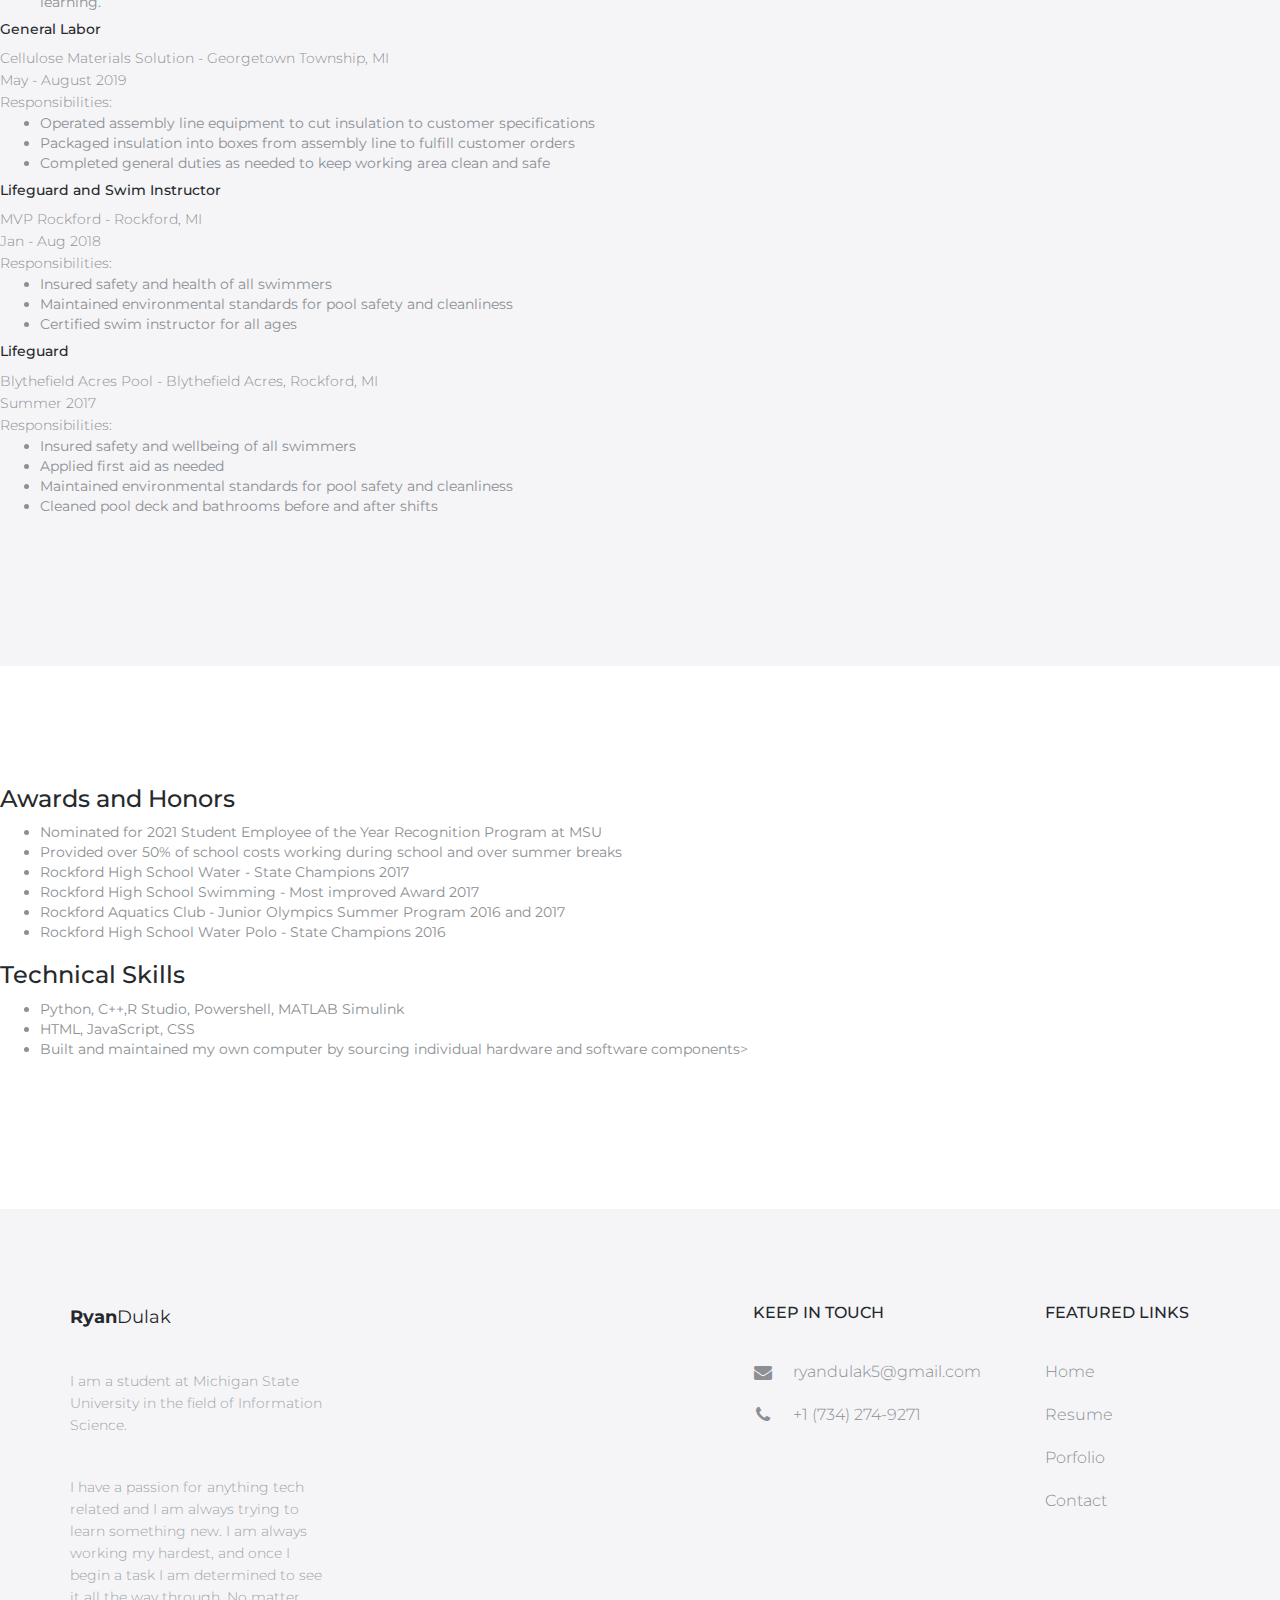
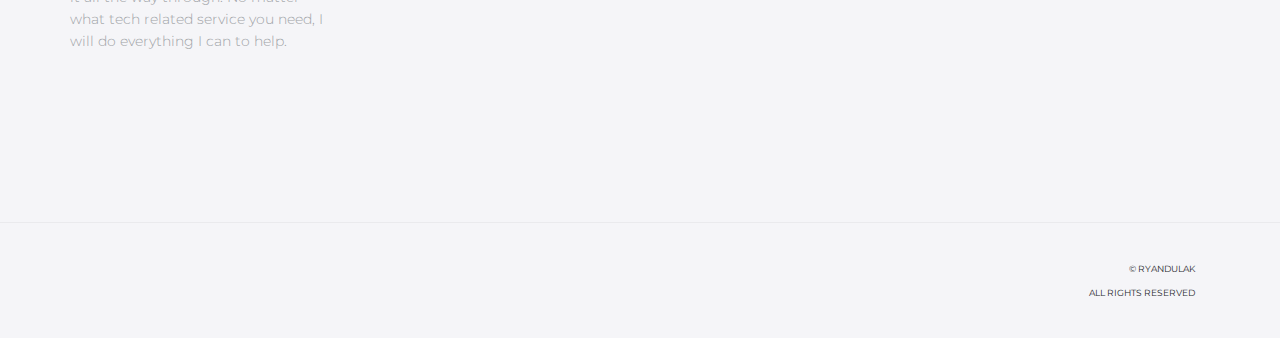
==== commit f450c9f8: "added content and styling to all pages" ====
--- a/blog.html
+++ b/blog.html
@@ -51,7 +51,7 @@
 
                 <div class="navbar-header">
                    
-                    <a href="index.html" class="site-title"><span>Agency</span>Perfect</a>
+                    <a href="index.html" class="site-title"><span>Ryan</span>Dulak</a>
 
                 </div><!-- /.navbar-header -->
 
@@ -64,14 +64,14 @@
 
                             <ul class="dropdown-menu" role="menu" aria-labelledby="menu1">
                               <li><a href="portfolio.html">Portfolio</a></li>
-                              <li><a href="blog.html">Blog</a></li>
+                              <li><a href="blog.html">Resume</a></li>
                             </ul>
 
                         </li>
                         <li><a href="portfolio.html">Portfolio</a></li>
-                        <li class="active"><a href="blog.html">Blog</a></li>
+                        <li class="active"><a href="blog.html">Resume</a></li>
                         <li><a href="contact.html">Contact</a></li>
-                        <li><a href="ui-elements.html">UI Elements</a></li>
+                        <!-- <li><a href="ui-elements.html">UI Elements</a></li> -->
                     
                     </ul>
 
@@ -84,206 +84,195 @@
     <div id="hero" class="hero overlay subpage-hero blog-hero">
         <div class="hero-content">
             <div class="hero-text">
-                <h1>Blog</h1>
+                <h1>Resume</h1>
                 <ol class="breadcrumb">
-                  <li class="breadcrumb-item"><a href="#">Home</a></li>
-                  <li class="breadcrumb-item active">Blog</li>
+                  <li class="breadcrumb-item"><a href="index.html">Home</a></li>
+                  <li class="breadcrumb-item active">Resume</li>
                 </ol>
             </div><!-- /.hero-text -->
         </div><!-- /.hero-content -->
     </div><!-- /.hero -->
 
     <main id="main" class="site-main">
-
-        <section class="site-section subpage-site-section section-blog">
-            <div class="container">
-                <div class="row">
-                    <div class="col-md-8">
-                        <article class="blog-post">
-                            <a href="blog-post.html">
-                                <img src="assets/img/portfolio-1.jpg" class="img-res" alt="">
-                            </a>
-                            <div class="post-content">
-                                <h3 class="post-title"><a href="blog-post.html">12 Essential Free Sketch Plugins</a></h3>
-                                <p>Sketch Measure helps designers organize and outline their work for developers, project managers, and other team members</p>
-                                <div class="text-right">
-                                    <a class="read-more" href="blog-post.html">Read more</a>
-                                </div>
-                                <div class="post-meta">
-                                    <span class="post-author">
-                                        <a href="#"><img class="img-res" src="assets/img/author.jpg" alt="">John Smith</a>
-                                    </span>
-                                    <span class="post-date">
-                                        <a href=""><i class="fa fa-calendar" aria-hidden="true"></i>September 21, 2016</a>
-                                        </span>
-                                    <span class="post-category">
-                                        <a href=""><i class="fa fa-folder" aria-hidden="true"></i>Web Design</a>
-                                    </span>
-                                </div><!-- /.post-meta -->
-                            </div><!-- /.post-content -->
-                        </article><!-- /.blog-post -->
-                        <article class="blog-post">
-                            <a href="blog-post.html">
-                                <img src="assets/img/portfolio-2.jpg" class="img-res" alt="">
-                            </a>
-                            <div class="post-content">
-                                <h3 class="post-title"><a href="blog-post.html">Customize WordPress Themes Easily</a></h3>
-                                <p>This guide is intended for those with some knowledge of HTML and CSS, but aren’t too familiar with the way WordPress themes work. If you don’t know much about web design but you are interested, that’s good too. We’ll explain everything each step of the way.</p>
-                                <div class="text-right">
-                                    <a class="read-more" href="blog-post.html">Read more</a>
-                                </div>
-                                <div class="post-meta">
-                                    <span class="post-author">
-                                        <a href="#"><img class="img-res" src="assets/img/author-3.jpg" alt="">Marc Jones</a>
-                                    </span>
-                                    <span class="post-date">
-                                        <a href=""><i class="fa fa-calendar" aria-hidden="true"></i>August 25, 2016</a>
-                                        </span>
-                                    <span class="post-category">
-                                        <a href=""><i class="fa fa-folder" aria-hidden="true"></i>Web Development</a>
-                                    </span>
-                                </div><!-- /.post-meta -->
-                            </div><!-- /.post-content -->
-                        </article><!-- /.blog-post -->
-                        <article class="blog-post">
-                            <a href="blog-post.html">
-                                <img src="assets/img/portfolio-3.jpg" class="img-res" alt="">
-                            </a>
-                            <div class="post-content">
-                                <h3 class="post-title"><a href="blog-post.html">Creative Website Template PSD</a></h3>
-                                <p>Free PSD web templates can be found everywhere on the internet. Most of them are ugly, some of them look nice, but rarely will you find anything great. Since Adobe Photoshop is one of those „easy to use – hard to master“ programs, many beginners and professionals decide to use PSD templates for their first website.</p>
-                                <div class="text-right">
-                                    <a class="read-more" href="blog-post.html">Read more</a>
-                                </div>
-                                <div class="post-meta">
-                                    <span class="post-author">
-                                        <a href="#"><img class="img-res" src="assets/img/author-2.jpg" alt="">Linda Smith</a>
-                                    </span>
-                                    <span class="post-date">
-                                        <a href=""><i class="fa fa-calendar" aria-hidden="true"></i>July 11, 2016</a>
-                                        </span>
-                                    <span class="post-category">
-                                        <a href=""><i class="fa fa-folder" aria-hidden="true"></i>PSD Template</a>
-                                    </span>
-                                </div><!-- /.post-meta -->
-                            </div><!-- /.post-content -->
-                        </article><!-- /.blog-post -->
-
-                        <div class="ui-pagination mt-50">
-                            <div class="row">
-                                <div class="col-md-12 text-center">
-                                    <ul class="pagination">
-                                        <li><a href="#">&lt;&lt;</a></li>
-                                        <li><a href="#">&lt;</a></li>
-                                        <li class="more"><a href="#">...</a></li>
-                                        <li><a href="#">31</a></li>
-                                        <li class="active"><a href="#">32</a></li>
-                                        <li><a href="#">33</a></li>
-                                        <li class="more"><a href="#">...</a></li>
-                                        <li><a href="#">&gt;</a></li>
-                                        <li><a href="#">&gt;&gt;</a></li>
-                                    </ul><!-- /.pagination -->               
-                                </div>
-                            </div>
-                        </div><!-- /.ui-pagination -->
-                    </div>
-                    <aside class="col-md-4">
-                        <div class="sidebar">
-                            <div class="widget search-form">
-                                <h4 class="widget-title">Search the blog</h4>
-                                <form class="form-group">
-                                    <input type="text" class="form-control" placeholder="Search" required>
-                                    <button class="btn btn-green" type="button"><i class="fa fa-search" aria-hidden="true"></i></button>
-                                </form>
-                            </div><!-- /.search-form -->
-                            <div class="widget widget-recent-posts">
-                                <h4 class="widget-title">Recent posts</h4>
-                                <ul class="list-unstyled">
-                                    <li><a href="#">Inside The Lipsum</a></li>
-                                    <li><a href="#">Oscar Wilde</a></li>
-                                    <li><a href="#">Jeffrey Ween</a></li>
-                                    <li><a href="#">Responsive Design</a></li>
-                                    <li><a href="#">Development</a></li>
-                                </ul>
-                            </div><!-- /.widget-recent-posts -->
-                            <div class="widget widget-categories">
-                                <h4 class="widget-title">Categories</h4>
-                                <ul class="list-unstyled">
-                                    <li><a href="#">Inside The Lipsum <span>12</span></a></li>
-                                    <li><a href="#">Oscar Wilde<span>4</span></a></li>
-                                    <li><a href="#">Jeffrey Ween<span>2</span></a></li>
-                                    <li><a href="#">Responsive Design<span>1</span></a></li>
-                                    <li><a href="#">Development<span>9</span></a></li>
-                                </ul>
-                            </div><!-- /.widget-categories -->
-                            <div class="widget widget-tags">
-                                <h4 class="widget-title">Tags</h4>
-                                <ul class="list-unstyled">
-                                    <li><a href="#">Web Design</a></li>
-                                    <li><a href="#">Web Development</a></li>
-                                    <li><a href="#">PSD Template</a></li>
-                                    <li><a href="#">Responsive Design</a></li>
-                                    <li><a href="#">Development</a></li>
-                                </ul>
-                            </div><!-- /.widget-tags -->
-                        </div><!-- /.sidebar -->
-                    </aside>
-                </div>
+      <section class="site-section section-services white-bg">
+        <div class="aboutMe">
+          <h3>About Me</h3>
+          <p>
+            I have always had a passion towards technology, and an interest in learning anything
+            related to technology. This has driven me to be in the field that I am studying, and
+
+            I am currently a senior at Michigan State University studying Information Science. After
+            graduating in May of 2022, I hope to continue pursuing a career in whatever
+            technological related job I end up in.
+          </p>
+          <h4>Objective</h4>
+          <p>
+            To obtain experience in the field of information science that will enable me to develop my skills and learn how to solve real world technical problems and deliver superior customer solutions.
+          </p>
+        </div>
+      </section>
+
+      <section class="site-section section-services gray-bg">
+        <div class="experience">
+          <h3>Experience</h3>
+          <div class="education">
+            <h4>Education</h4>
+            <p class="expContent">
+              <strong>Michigan State University</strong><br>
+              Expected graduation: May 2022<br>
+              Major: Bachelor's in Information Science<br>
+              Relevant Classes: Calc II, Calc III, Physics, Physics 2, Engineering 100, CSE 231, CSE 232, CSE 331, Understanding Media & Information MI 101, Reasoning with Data MI 320, Digital Footprint MI 239, Information & Society MI 304<br>
+            </p>
+            <p>
+              <strong>Rockford High School</strong><br>
+              Graduated: May 2018<br>
+              GPA 3.9
+            </p>
+          </div>
+          
+          <div class="work">
+            <h4>Work Experience</h4>
+            <div class="job">
+              <h5>Information Services Specialist & Training Supervisor</h5>
+              <p class="expContent">
+                Michigan State University - East Lansing, MI<br>
+                February 2019 - Current<br>
+                Responsibilities:
+              </p>
+              <ul class="expContent">
+                <li>Successfully trained over 20 new student technicians</li>
+                <li>Resolved incident tickets by troubleshooting and fixing hardware/software issues for computers and office equipment</li>
+                <li>Provisioned and setup new computers per individual requests</li>
+                <li>Maintained and updated MSU equipment per standard maintenance schedules</li>
+                <li>Managed all incoming tickets for two-month period during COVID pandemic.  Effectively prioritized, communicated status, and resolved open requests until more support staff became available.</li>
+              </ul>
+              <p class="expContent">
+                Special Projects:
+              </p>
+              <ul class="expContent">
+                <li>Developed a standardized training program for all new student technicians</li>
+                <li>Migrated all training and support documentation from a wiki site to a SaaS solution for more efficient IT Service Management & Project Portfolio Management (TeamDynamix)</li>
+                <li>Performed full inventory and assessed conference room technology needs for all MSU conference rooms, ensuring necessary capabilities to support both in-person and virtual learning.</li>
+              </ul>
             </div>
-        </section><!-- /.section-portfolio -->
-
+
+            <div class="job">
+              <h5>General Labor</h5>
+              <p class="expContent">
+                Cellulose Materials Solution - Georgetown Township, MI<br>	
+                May - August 2019<br>
+                Responsibilities:
+              </p>
+              <ul class="expContent">
+                <li>Operated assembly line equipment to cut insulation to customer specifications</li>
+                <li>Packaged insulation into boxes from assembly line to fulfill customer orders</li>
+                <li>Completed general duties as needed to keep working area clean and safe</li>
+              </ul>
+            </div>
+
+            <div class="job">
+              <h5>Lifeguard and Swim Instructor</h5>
+              <p class="expContent">
+                MVP Rockford - Rockford, MI<br>
+                Jan - Aug 2018<br>
+                Responsibilities:
+              </p>
+              <ul class="expContent">
+                <li>Insured safety and health of all swimmers</li>
+                <li>Maintained environmental standards for pool safety and cleanliness</li>
+                <li>Certified swim instructor for all ages</li>
+              </ul>
+            </div>
+
+            <div class="job">
+              <h5>Lifeguard</h5>
+                <p class="expContent">
+                  Blythefield Acres Pool - Blythefield Acres, Rockford, MI<br>	
+                  Summer 2017<br>
+                  Responsibilities:
+                </p>
+                <ul class="expContent">
+                  <li>Insured safety and wellbeing of all swimmers</li>
+                  <li>Applied first aid as needed</li>
+                  <li>Maintained environmental standards for pool safety and cleanliness</li>
+                  <li>Cleaned pool deck and bathrooms before and after shifts</li>
+                </ul>
+              </div>
+          </div>
+        </div>
+       </section>
+
+       <section class="site-section section-services white-bg">
+        <div class="Skills">
+          <h3 class="expSection">Awards and Honors</h3>
+          <ul class="expContent">
+            <li>Nominated for 2021 Student Employee of the Year Recognition Program at MSU</li>
+            <li>Provided over 50% of school costs working during school and over summer breaks</li>
+            <li>Rockford High School Water - State Champions 2017</li>
+            <li>Rockford High School Swimming - Most improved Award 2017</li>
+            <li>Rockford Aquatics Club - Junior Olympics Summer Program 2016 and 2017</li>
+            <li>Rockford High School Water Polo - State Champions 2016</li>
+          </ul>
+          <h3 class="expSection">Technical Skills</h3>
+          <ul class="expContent">
+            <li>Python, C++,R Studio, Powershell, MATLAB Simulink</li>
+            <li>HTML, JavaScript, CSS</li>
+            <li>Built and maintained my own computer by sourcing individual hardware and software components></li>
+          </ul>
+        </div>
+       </section>
     </main><!-- /#main -->
 
     <footer id="colophon" class="site-footer">
-        <div class="container">
-            <div class="row">
-                <div class="col-md-3 col-sm-4 col-xs-6">
-                    <a class="site-title"><span>Agency</span>Perfect</a>
-                    <p>We're a digital agency focused on creative and results-driven solutions.</p>
-                    <p>We measure our success by the results we drive for our clients.</p>
-                </div>
-                <div class="col-lg-offset-4 col-md-3 col-sm-4 col-md-offset-2 col-sm-offset-0 col-xs-6 ">
-                    <h3>Keep in touch</h3>
-                    <ul class="list-unstyled contact-links">
-                        <li><i class="fa fa-envelope" aria-hidden="true"></i><a href="mailto:info@agencyperfect.com">info@agencyperfect.com</a></li>
-                        <li><i class="fa fa-phone" aria-hidden="true"></i><a href="tel:+37400800000">+374 (00) 80 00 00 </a></li>
-                        <li><i class="fa fa-fax" aria-hidden="true"></i><a href="+37400900000">+374 (00) 90 00 00</a></li>
-                        <li><i class="fa fa-map-marker" aria-hidden="true"></i><p>20 Leo, Armenia</p></li>
-                    </ul>
-                </div>
-                <div class="clearfix visible-xs"></div>
-                <div class="col-lg-2 col-md-3 col-sm-4 col-xs-6">
-                    <h3>Featured links</h3>
-                    <ul class="list-unstyled">
-                        <li><a href="index.html">Home</a></li>
-                        <li class="active"><a href="blog.html">Blog</a></li>
-                        <li><a href="portfolio.html">Porfolio</a></li>
-                        <li><a href="contact.html">Contact</a></li>
-                    </ul>
-                </div>
-            </div>
-        </div>
-        <div class="copyright">
-            <div class="container">
-                <div class="row">
-                    <div class="col-xs-8">
-                        <div class="social-links">
-                            <a class="twitter-bg" href="#"><i class="fa fa-twitter"></i></a>
-                            <a class="facebook-bg" href="#"><i class="fa fa-facebook"></i></a>
-                            <a class="pinterest" href="#"><i class="fa fa-pinterest"></i></a>
-                            <a class="linkedin-bg" href="#"><i class="fa fa-linkedin"></i></a>
-                        </div><!-- /.social-links -->
-                    </div>
-                    <div class="col-xs-4">
-                        <div class="text-right">
-                            <p>&copy; AgencyPerfect</p>
-                            <p>All Rights Reserved</p>
-                        </div>
-                    </div>
-                </div>
-            </div>
-        </div><!-- /.copyright -->
-    </footer><!-- /#footer -->
+      <div class="container">
+          <div class="row">
+              <div class="col-md-3 col-sm-4 col-xs-6">
+                  <a class="site-title" href="index.html"><span>Ryan</span>Dulak</a>
+                  <p>I am a student at Michigan State University in the field of Information Science.</p>
+                  <p>I have a passion for anything tech related and I am always trying to learn something new. I am always working my hardest, and once I begin a task I am determined to see it all the way through. No matter what tech related service you need, I will do everything I can to help.</p>
+              </div>
+              <div class="col-lg-offset-4 col-md-3 col-sm-4 col-md-offset-2 col-sm-offset-0 col-xs-6 ">
+                  <h3>Keep in touch</h3>
+                  <ul class="list-unstyled contact-links">
+                      <li><i class="fa fa-envelope" aria-hidden="true"></i><a href="mailto:ryandulak5@gmail.com">ryandulak5@gmail.com</a></li>
+                      <li><i class="fa fa-phone" aria-hidden="true"></i><a href="tel:+17342749271">+1 (734) 274-9271</a></li>
+                      <!-- <li><i class="fa fa-fax" aria-hidden="true"></i><a href="+37400900000">+374 (00) 90 00 00</a></li>
+                      <li><i class="fa fa-map-marker" aria-hidden="true"></i><p>20 Leo, Armenia</p></li> -->
+                  </ul>
+              </div>
+              <div class="clearfix visible-xs"></div>
+              <div class="col-lg-2 col-md-3 col-sm-4 col-xs-6">
+                  <h3>Featured links</h3>
+                  <ul class="list-unstyled">
+                      <li><a href="index.html">Home</a></li>
+                      <li><a href="blog.html">Resume</a></li>
+                      <li><a href="portfolio.html">Porfolio</a></li>
+                      <li><a href="contact.html">Contact</a></li>
+                  </ul>
+              </div>
+          </div>
+      </div>
+      <div class="copyright">
+          <div class="container">
+              <div class="row">
+                  <div class="col-xs-8">
+                      <!-- <div class="social-links">
+                          <a class="twitter-bg" href="#"><i class="fa fa-twitter"></i></a>
+                          <a class="facebook-bg" href="#"><i class="fa fa-facebook"></i></a>
+                          <a class="pinterest" href="#"><i class="fa fa-pinterest"></i></a>
+                          <a class="linkedin-bg" href="#"><i class="fa fa-linkedin"></i></a> -->
+                      </div><!-- /.social-links -->
+                  </div>
+                  <div class="col-xs-4">
+                      <div class="text-right">
+                          <p>&copy; RyanDulak</p>
+                          <p>All Rights Reserved</p>
+                      </div>
+                  </div>
+              </div>
+          </div>
+      </div><!-- /.copyright -->
+  </footer><!-- /#footer -->
 
 
 
@@ -299,4 +288,4 @@
     <script src="assets/js/script.js"></script>
   
 </body>
-</html>+</html>
--- a/assets/css/style.css
+++ b/assets/css/style.css
@@ -1589,4 +1589,52 @@
 .section-map {
   height: 500px;
   width: 100%
-}+}
+
+/* alignes copyright tag in footer */
+.col-xs-4 {
+  float: right
+}
+
+/* Resume Section */
+.expContent {
+  color: #8c8f94;
+}
+
+/* Home Page */
+.hobbyImg {
+  height: 75px;
+}
+
+.profile {
+  height: 250px;
+}
+
+.pics {
+  max-height: 100%;
+}
+
+.slide {
+  height: 500px;
+}
+
+.dot {
+  cursor: pointer;
+  height: 15px;
+  width: 15px;
+  margin: 0 2px;
+  background-color: rgb(183, 154, 154);
+  border-radius: 50%;
+  display: inline-block;
+  transition: background-color 0.6s ease;
+}
+
+.dot:hover {
+  background-color: #717171;
+}
+
+.slideshowNav {
+  text-align: center;
+}
+
+
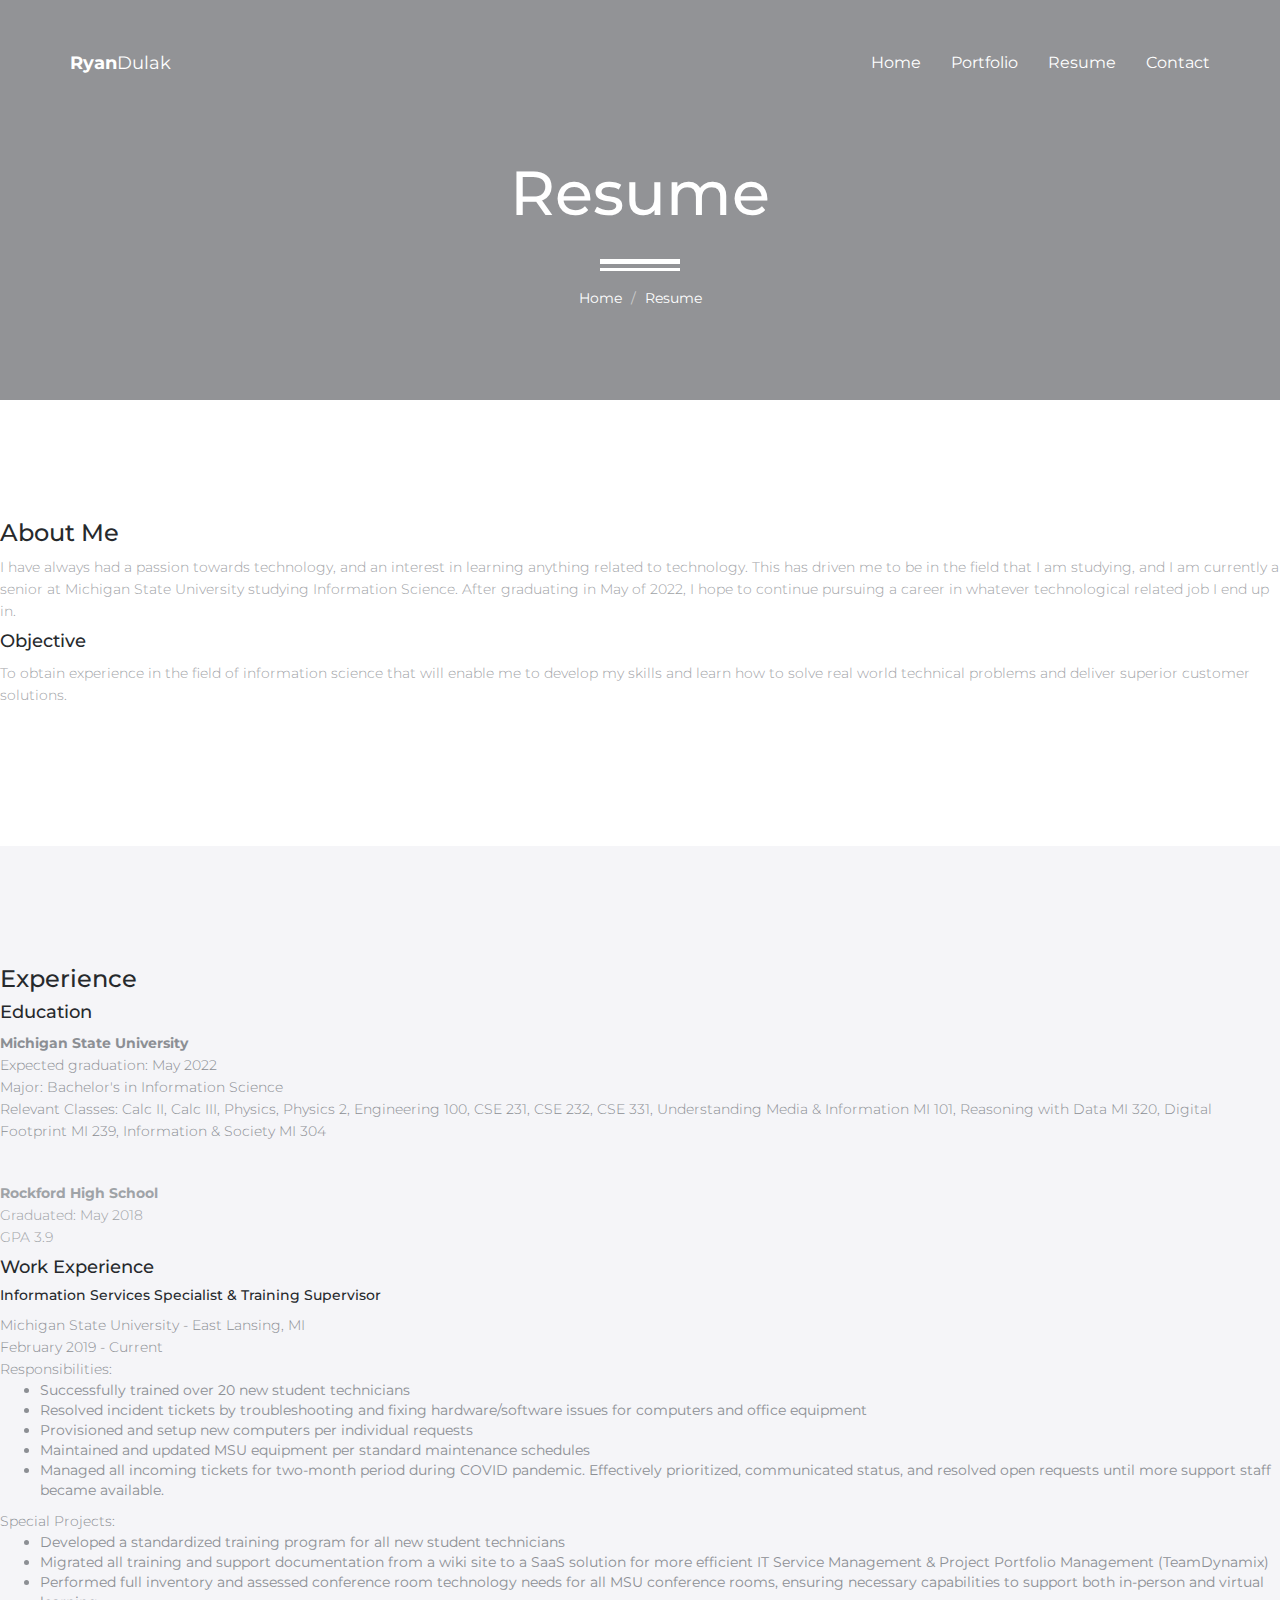
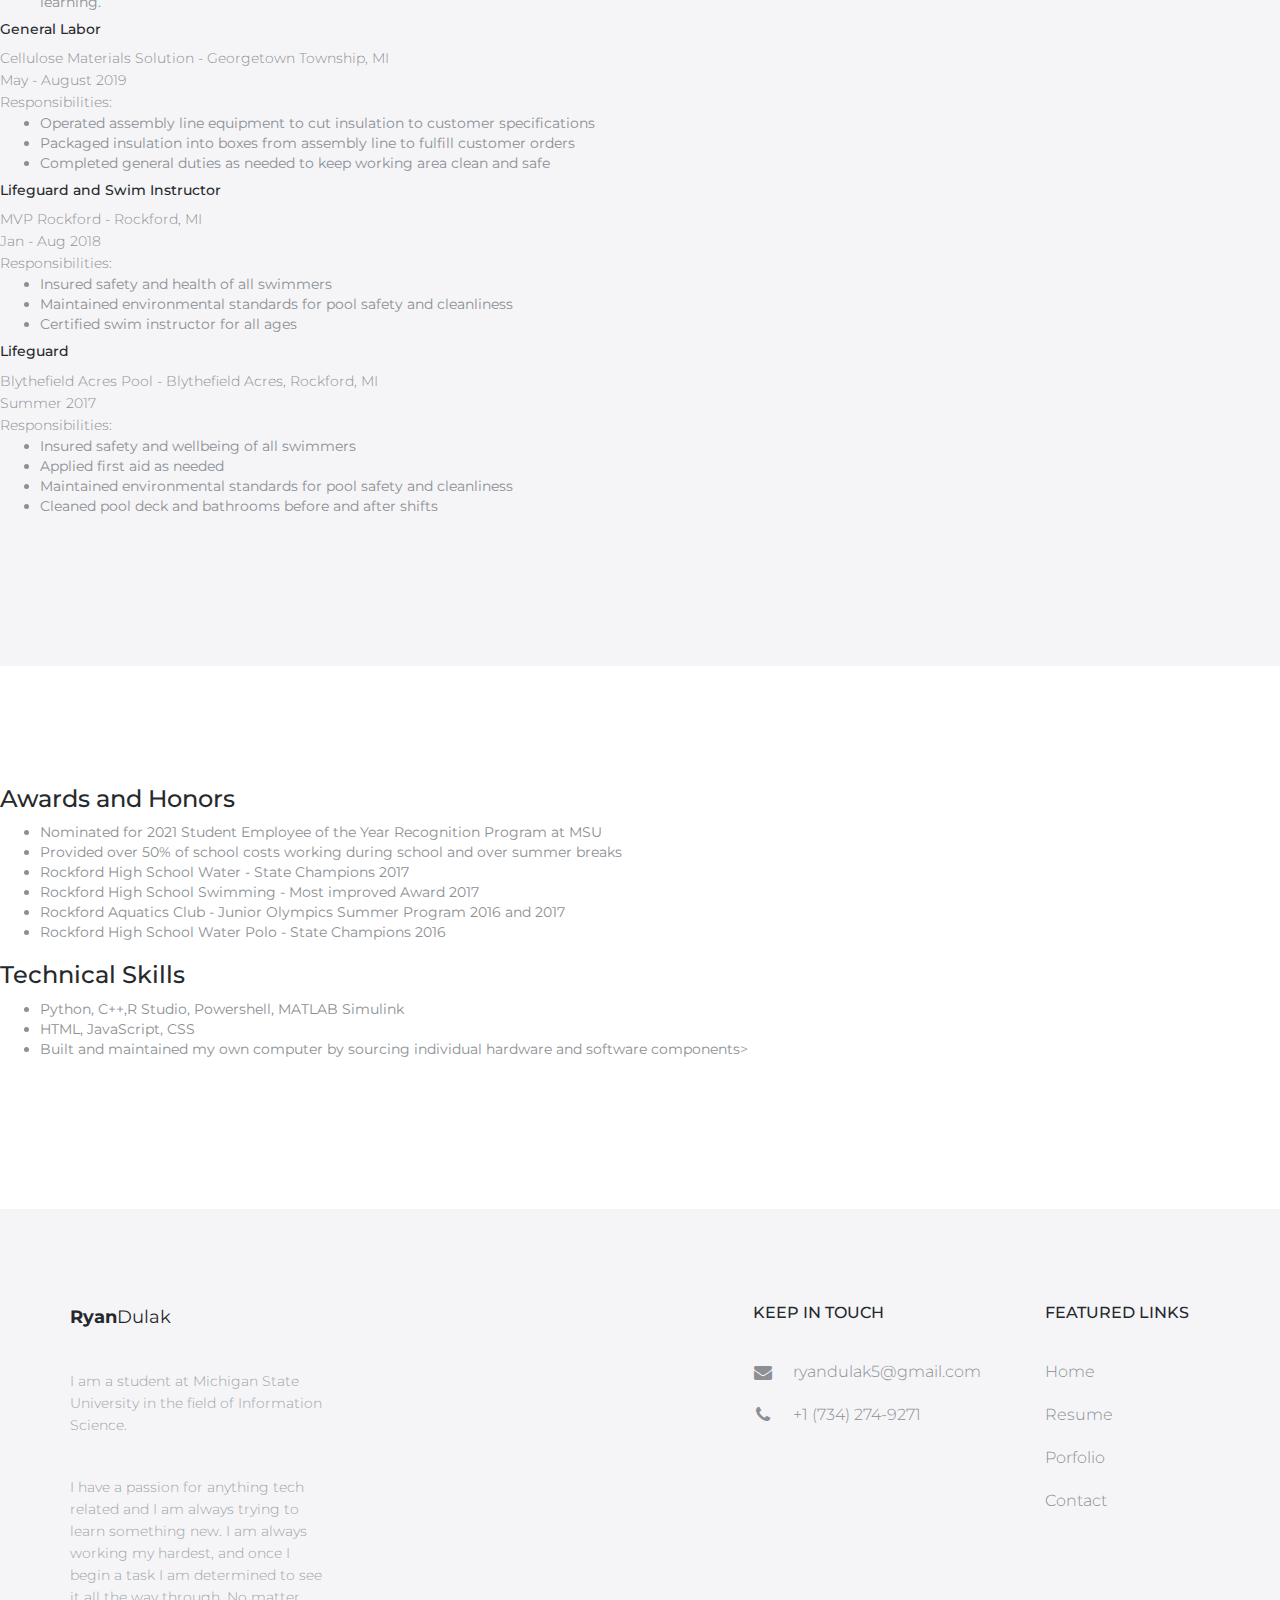
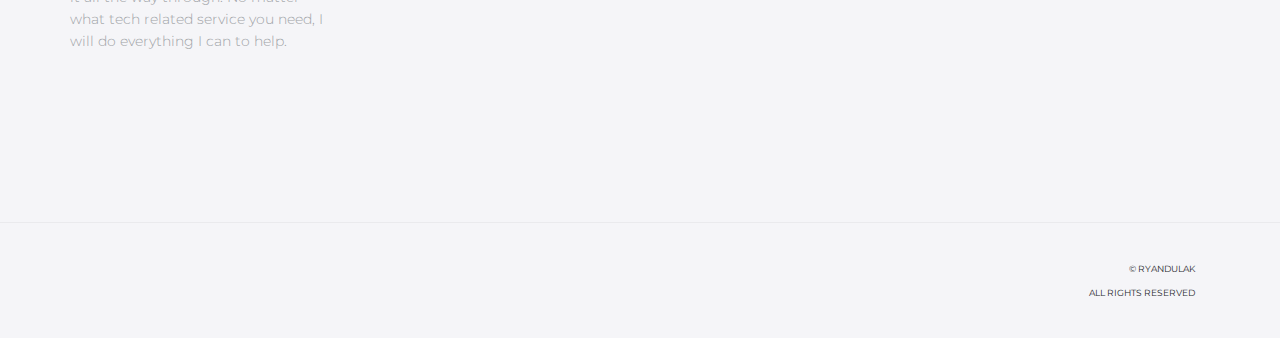
==== commit a14d5d2b: "Update blog.html" ====
--- a/blog.html
+++ b/blog.html
@@ -60,16 +60,8 @@
                     <ul class="nav navbar-nav navbar-right">
 
                         <li><a href="index.html">Home</a></li>
-                        <li class="dropdown"><a href="#" class="dropdown-toggle" data-toggle="dropdown">Pages<i class="fa fa-caret-down hidden-xs" aria-hidden="true"></i></a>
-
-                            <ul class="dropdown-menu" role="menu" aria-labelledby="menu1">
-                              <li><a href="portfolio.html">Portfolio</a></li>
-                              <li><a href="blog.html">Resume</a></li>
-                            </ul>
-
-                        </li>
                         <li><a href="portfolio.html">Portfolio</a></li>
-                        <li class="active"><a href="blog.html">Resume</a></li>
+                        <li><a href="blog.html">Resume</a></li>
                         <li><a href="contact.html">Contact</a></li>
                         <!-- <li><a href="ui-elements.html">UI Elements</a></li> -->
                     
@@ -87,7 +79,7 @@
                 <h1>Resume</h1>
                 <ol class="breadcrumb">
                   <li class="breadcrumb-item"><a href="index.html">Home</a></li>
-                  <li class="breadcrumb-item active">Resume</li>
+                  <li class="breadcrumb-item">Resume</li>
                 </ol>
             </div><!-- /.hero-text -->
         </div><!-- /.hero-content -->
--- a/assets/css/style.css
+++ b/assets/css/style.css
@@ -779,7 +779,7 @@
 /* HERO
 ================================================== */
 .hero { 
-    background: url(../img/hero.jpg) no-repeat center / cover; 
+    background: url(../img/profile-train.jpeg) no-repeat center / cover; 
     height: 100%;
     width: 100%;
     display: table;
@@ -874,15 +874,15 @@
 }
 
 .portfolio-hero {
-    background: url(../img/portfolio-hero.jpg) no-repeat center / cover;     
+    background: url(../img/camping_pics/IMG_5253.JPG) no-repeat center / cover;     
 }
 
 .blog-hero {
-    background: url(../img/blog-hero.jpg) no-repeat center / cover;     
+    background: url(../img/camping_pics/IMG_5433.JPG) no-repeat center / cover;     
 }
 
 .contact-hero {
-    background: url(../img/contact-hero.jpg) no-repeat center / cover;     
+    background: url(../img/camping_pics/IMG_5318.JPG) no-repeat center / cover;     
 }
 
 /* SITEMAIN
